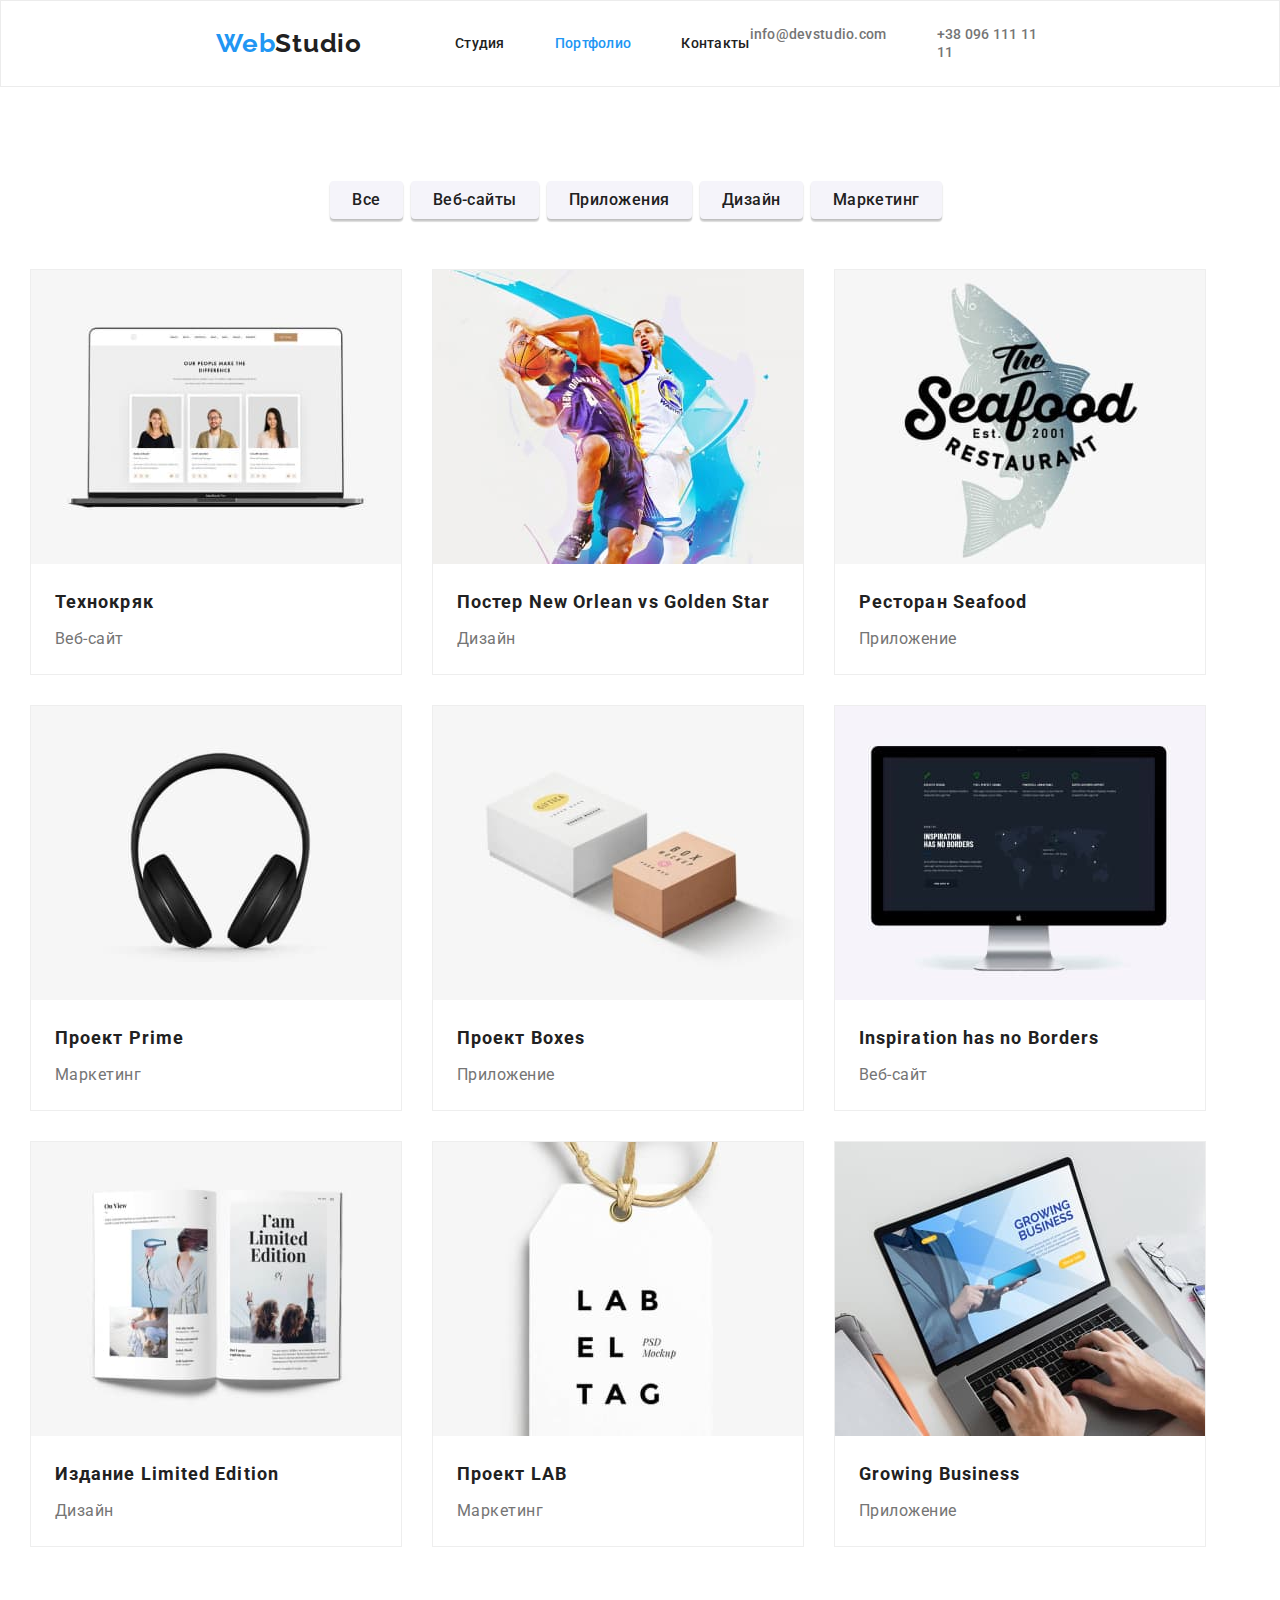
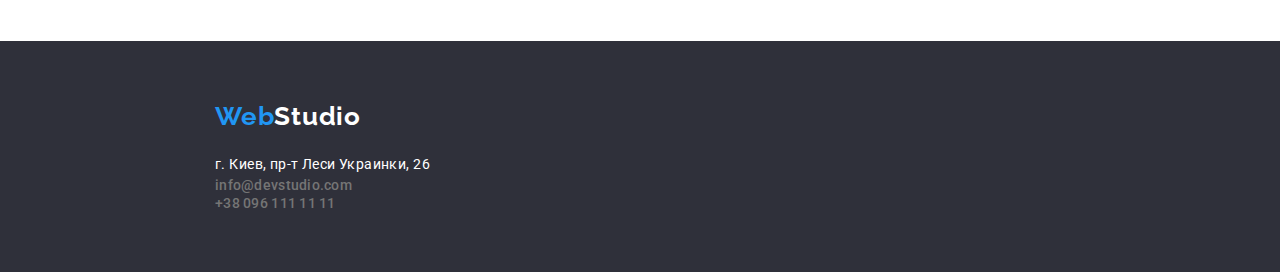
==== portfolio.html @ 06b4a647 "Initial commit" ====
<!DOCTYPE html>
<html lang="ru">

<head>
  <meta charset="UTF-8">
  <meta http-equiv="X-UA-Compatible" content="IE=edge">
  <meta name="viewport" content="width=device-width, initial-scale=1.0">
  <link rel="preconnect" href="https://fonts.gstatic.com">
  <link href="https://fonts.googleapis.com/css2?family=Raleway:wght@700&family=Roboto:wght@400;500;700;900&display=swap"
    rel="stylesheet">
  <link rel="stylesheet" href="styles.css">
  <title>portfolio</title>
</head>

<body>
  <header class="header">
    <a href="" class="title">Web<span class="title-color">Studio</span></a>
    <nav>
      <ul class="header-list">
        <li>
          <a class="links" href="./index.html">Студия</a>
        </li>
        <li>
          <a class="links-highlighted" href="./portfolio.html">Портфолио</a>
        </li>
        <li>
          <a class="links" href="#">Контакты</a>
        </li>
      </ul>
    </nav>
    <ul class="header-contacts">
      <li>
        <a class="mail" href="mailto:info@devstudio.com">info@devstudio.com</a>
      </li>
      <li>
        <a class="tel" href="tel:+380961111111">+38 096 111 11 11</a>
      </li>
    </ul>
  </header>
  <main>
    <section>
      <div class="container">
      <nav>
        <ul class="buttons">
          <li><button type="button" class="button button-main">Все</button></li>
          <li><button type="button" class="button">Веб-сайты</button></li>
          <li><button type="button" class="button">Приложения</button></li>
          <li><button type="button" class="button">Дизайн</button></li>
          <li><button type="button" class="button">Маркетинг</button></li>
        </ul>
      </nav>
    </div>
      <ul class="products">
        <li class="products__list">
          <img width="370" src="./images-portfolio/img-laptop.jpg" alt="laptop-website">
          <h3 class="products__name">Технокряк</h3>
          <p class="products__function">Веб-сайт</p>
        </li>
        <li class="products__list">
          <img width="370" src="./images-portfolio/img-basketball.jpg" alt="basketball-game">
          <h3 class="products__name">Постер New Orlean vs Golden Star</h3>
          <p class="products__function">Дизайн</p>
        </li>
        <li class="products__list">
          <img width="370" src="./images-portfolio/img-seafood.jpg" alt="restaurant-seafood">
          <h3 class="products__name">Ресторан Seafood</h3>
          <p class="products__function">Приложение</p>
        </li>
        <li class="products__list">
          <img width="370" src="./images-portfolio/img-headphones.jpg" alt="headphones">
          <h3 class="products__name">Проект Prime</h3>
          <p class="products__function">Маркетинг</p>
        </li>
        <li class="products__list">
          <img width="370" src="./images-portfolio/img-boxes.jpg" alt="boxes">
          <h3 class="products__name">Проект Boxes</h3>
          <p class="products__function">Приложение</p>
        </li>
        <li class="products__list">
          <img width="370" src="./images-portfolio/img-monitor.jpg" alt="monitor-website">
          <h3 class="products__name">Inspiration has no Borders</h3>
          <p class="products__function">Веб-сайт</p>
        </li>
        <li class="products__list">
          <img width="370" src="./images-portfolio/img-book.jpg" alt="book-design">
          <h3 class="products__name">Издание Limited Edition</h3>
          <p class="products__function">Дизайн</p>
        </li>
        <li class="products__list">
          <img width="370" src="./images-portfolio/img-tag.jpg" alt="tag-marketing">
          <h3 class="products__name">Проект LAB</h3>
          <p class="products__function">Маркетинг</p>
        </li>
        <li class="products__list">
          <img width="370" src="./images-portfolio/img-laptop-work.jpg" alt="laptop-work-growing-business">
          <h3 class="products__name">Growing Business</h3>
          <p class="products__function">Приложение</p>
        </li>
      </ul>
    </section>
  </main>
  <footer class="footer-pf">
    <a href="" class="title">Web<span class="title-footer">Studio</span></a>
    <address class="address">г. Киев, пр-т Леси Украинки, 26</address>
    <ul>
      <li>
        <a class="mail" href="mailto:info@devstudio.com">info@devstudio.com</a>
      </li>
      <li>
        <a class="tel" href="tel:+380961111111">+38 096 111 11 11</a>
      </li>
    </ul>
  </footer>

</body>

</html>
---- styles.css ----
html {
  box-sizing: border-box;
}

*,
*::after,
*::before {
  box-sizing: inherit;
}

ul,
ol {
  padding: 0;
}

body,
h1,
h2,
h3,
h4,
h5,
h6,
p,
ul,
ol,
li,
figure,
figcaption,
blockquote,
dl,
dd {
  margin: 0;
}

ul[class] {
  list-style: none;
}

img {
  max-width: 100%;
  display: block;
}

input,
button,
textarea,
select {
  font: inherit;
}

a {
  text-decoration: none;
  color: inherit;
}

.visually-hidden {
  position: absolute;
  width: 1px;
  height: 0;
  margin: -1px;
  border: 0;
  padding: 0;
  clip: rect(0 0 0 0);
}

.container {
  max-width: 1200px;
  padding: 0 15px;
  margin: 0 auto;
}

.header {
  display: flex;
  padding: 24px 215px 25px 215px;
  align-items: center;
  border: 1px solid #ECECEC;
}

.title {
  font-family: Raleway;
  font-style: normal;
  font-weight: bold;
  font-size: 26px;
  line-height: 31px;
  /* identical to box height */

  letter-spacing: 0.03em;
  color: #2196F3;

}

.title-color {
  font-family: Raleway;
  font-style: normal;
  font-weight: bold;
  font-size: 26px;
  line-height: 31px;
  /* identical to box height */

  letter-spacing: 0.03em;

  color: #212121;
  margin-right: 93px;
}

.title-footer {
  font-family: Raleway;
  font-style: normal;
  font-weight: bold;
  font-size: 26px;
  line-height: 31px;
  /* identical to box height */

  letter-spacing: 0.03em;

  color: #FFFFFF
}

a {
  text-decoration: none;
}

ul {
  list-style: none;
}

.links {
  font-family: Roboto;
  font-style: normal;
  font-weight: 500;
  font-size: 14px;
  line-height: 16px;
  letter-spacing: 0.02em;
  transition: color 0.2s linear;
  color: #212121;

}

.links:hover {
  color: #2196F3;
}

.links-highlighted {
  font-family: Roboto;
  font-style: normal;
  font-weight: 500;
  font-size: 14px;
  line-height: 16px;
  letter-spacing: 0.02em;

  color: #2196F3;
}

.mail,
.tel {
  font-family: Roboto;
  font-style: normal;
  font-weight: 500;
  font-size: 14px;
  line-height: 16px;
  letter-spacing: 0.02em;

  color: #757575;
  transition: color 0.2s linear;
}

.mail {
  margin-right: 50px;
}

.tel {
  margin-right: 215px;
}

.mail:hover,
.tel:hover {
  color: #2196F3;

}

.intro {
  background: #2F303A;
  width: 100%;
  display: flex;
  align-items: center;
  flex-direction: column;
}

.intro__title {
  font-family: Roboto;
  font-style: normal;
  font-weight: 900;
  font-size: 44px;
  line-height: 60px;
  /* or 136% */
  text-align: center;
  letter-spacing: 0.06em;
  text-transform: uppercase;
  padding: 200px 0 30px;
  color: #FFFFFF;
  max-width: 696px;
}

.intro__button {
  display: block;
  font-family: Roboto;
  font-style: normal;
  font-weight: bold;
  font-size: 16px;
  line-height: 30px;
  letter-spacing: 0.06em;
  background: #2196F3;
  box-shadow: 0px 4px 4px rgba(0, 0, 0, 0.15);
  border-radius: 4px;
  color: #FFFFFF;
  padding: 10px 32px;
  margin: 0 auto 200px;
}

.benefits {
  display: flex;
  justify-content: space-between;
}

.benefits__title {
  font-family: Roboto;
  font-style: normal;
  font-weight: bold;
  font-size: 14px;
  line-height: 16px;
  letter-spacing: 0.03em;
  text-transform: uppercase;
  width: 270px;
  height: 16px;
  color: #212121;
  margin-bottom: 10px;
  margin-top: 94px;  
}

.benefits__description {
  font-family: Roboto;
  font-style: normal;
  font-weight: normal;
  font-size: 14px;
  line-height: 24px;
  /* or 171% */
  width: 270px;
  height: 75px;
  letter-spacing: 0.03em;

  color: #757575;
}

.product-title {
  font-family: Roboto;
  font-style: normal;
  font-weight: bold;
  font-size: 36px;
  line-height: 42px;
  text-align: center;
  letter-spacing: 0.03em;
  color: #212121;

}
.product {
  margin: 94px 215px;
}

.product-img {
  display: flex;
  margin: 50px auto 0;
}
.product-img li {
  margin-right: 30px;
}
.product-img li:last-child {
  margin-right: 0;
}
.team__block {
  background: #F5F4FA;
  padding: 94px 215px;
}

.team {
  font-family: Roboto;
  font-style: normal;
  font-weight: bold;
  font-size: 36px;
  line-height: 42px;
  text-align: center;
  letter-spacing: 0.03em;

  color: #212121;
}

.team__list {
  display: flex;
}

.team__list-item {
  background: #FFFFFF;
  /* material shadow v1 */
  margin-top: 50px;
  margin-right: 30px;
  box-shadow: 0px 1px 3px rgba(0, 0, 0, 0.12), 0px 1px 1px rgba(0, 0, 0, 0.14), 0px 2px 1px rgba(0, 0, 0, 0.2);
  border-radius: 0px 0px 4px 4px;

}
.team__list-item:last-child{
  margin: 0;
}

.team__list-name {
  font-family: Roboto;
  font-style: normal;
  font-weight: 500;
  font-size: 16px;
  line-height: 19px;
  /* identical to box height */
  padding: 30px 0 10px;
  text-align: center;
  letter-spacing: 0.03em;

  color: #212121;

}

.team__list-function {
  font-family: Roboto;
  font-style: normal;
  font-weight: normal;
  font-size: 16px;
  line-height: 19px;
  /* identical to box height */
  text-align: center;
  letter-spacing: 0.03em;
  padding-bottom: 30px;
  color: #757575;
}

.footer {
  background: #2F303A;
  padding-top: 60px;
  padding-bottom: 60px;
  padding-left: 215px;
}
.footer-pf {
  background: #2F303A;
  padding-top: 60px;
  padding-bottom: 60px;
  padding-left: 215px;
  margin-top: 64px; 
}
.footer-contacts li{
  margin-top: 9px;
}

.address {
  font-family: Roboto;
  font-style: normal;
  font-weight: normal;
  font-size: 14px;
  line-height: 24px;
  /* or 171% */
margin-top: 20px;;
  letter-spacing: 0.03em;

  color: #FFFFFF;
}

.products {
  display: flex;
  flex-flow: wrap;
  max-width: 1250px;
  padding: 0 15px;
  margin: 0 auto;
}

.products__list {
  background: #FFFFFF;
  border: 1px solid #EEEEEE;
  box-sizing: border-box;
  margin: 0px 30px 30px 0px;
}


.products__name {
  font-family: Roboto;
  font-style: normal;
  font-weight: bold;
  font-size: 18px;
  line-height: 36px;
  /* identical to box height, or 200% */
  padding: 20px 24px 4px 24px;
  letter-spacing: 0.06em;

  color: #212121;
}

.products__function {

  font-family: Roboto;
  font-style: normal;
  font-weight: normal;
  font-size: 16px;
  line-height: 30px;
  /* identical to box height, or 187% */
  padding-right: 24px;
  padding-left: 24px;
  padding-bottom: 20px;
  letter-spacing: 0.03em;

  color: #757575;

}

.button {

  display: inline-block;
  font-family: Roboto;
  font-style: normal;
  font-weight: 500;
  font-size: 16px;
  line-height: 26px;
  /* identical to box height, or 162% */
  padding: 6px 22px;
  margin: 94px 8px 50px 0px;
  text-align: center;
  letter-spacing: 0.03em;
  border: none;
  color: #212121;
  background: #F5F4FA;
  border-radius: 4px;
  box-shadow: 0px 3px 1px rgba(0, 0, 0, 0.1), 0px 1px 2px rgba(0, 0, 0, 0.08), 0px 2px 2px rgba(0, 0, 0, 0.12);

}

.button:hover{
  color: #FFFFFF;
  background: #2196F3;
}
.button:focus {
  color: #FFFFFF;
  background: #2196F3;
  /* shadow-middle */

  box-shadow: 0px 3px 1px rgba(0, 0, 0, 0.1), 0px 1px 2px rgba(0, 0, 0, 0.08), 0px 2px 2px rgba(0, 0, 0, 0.12);
  border-radius: 4px;
} 


.buttons {
  display: flex;
  justify-content: center;
}

.header-list {
  display: flex;
  text-align: center;
}

.header-list li {
  margin-right: 50px;
}
.header-list li:last-child {
  margin-right: 0;
}

.header-contacts {
  display: flex;
  margin-left: auto;
}
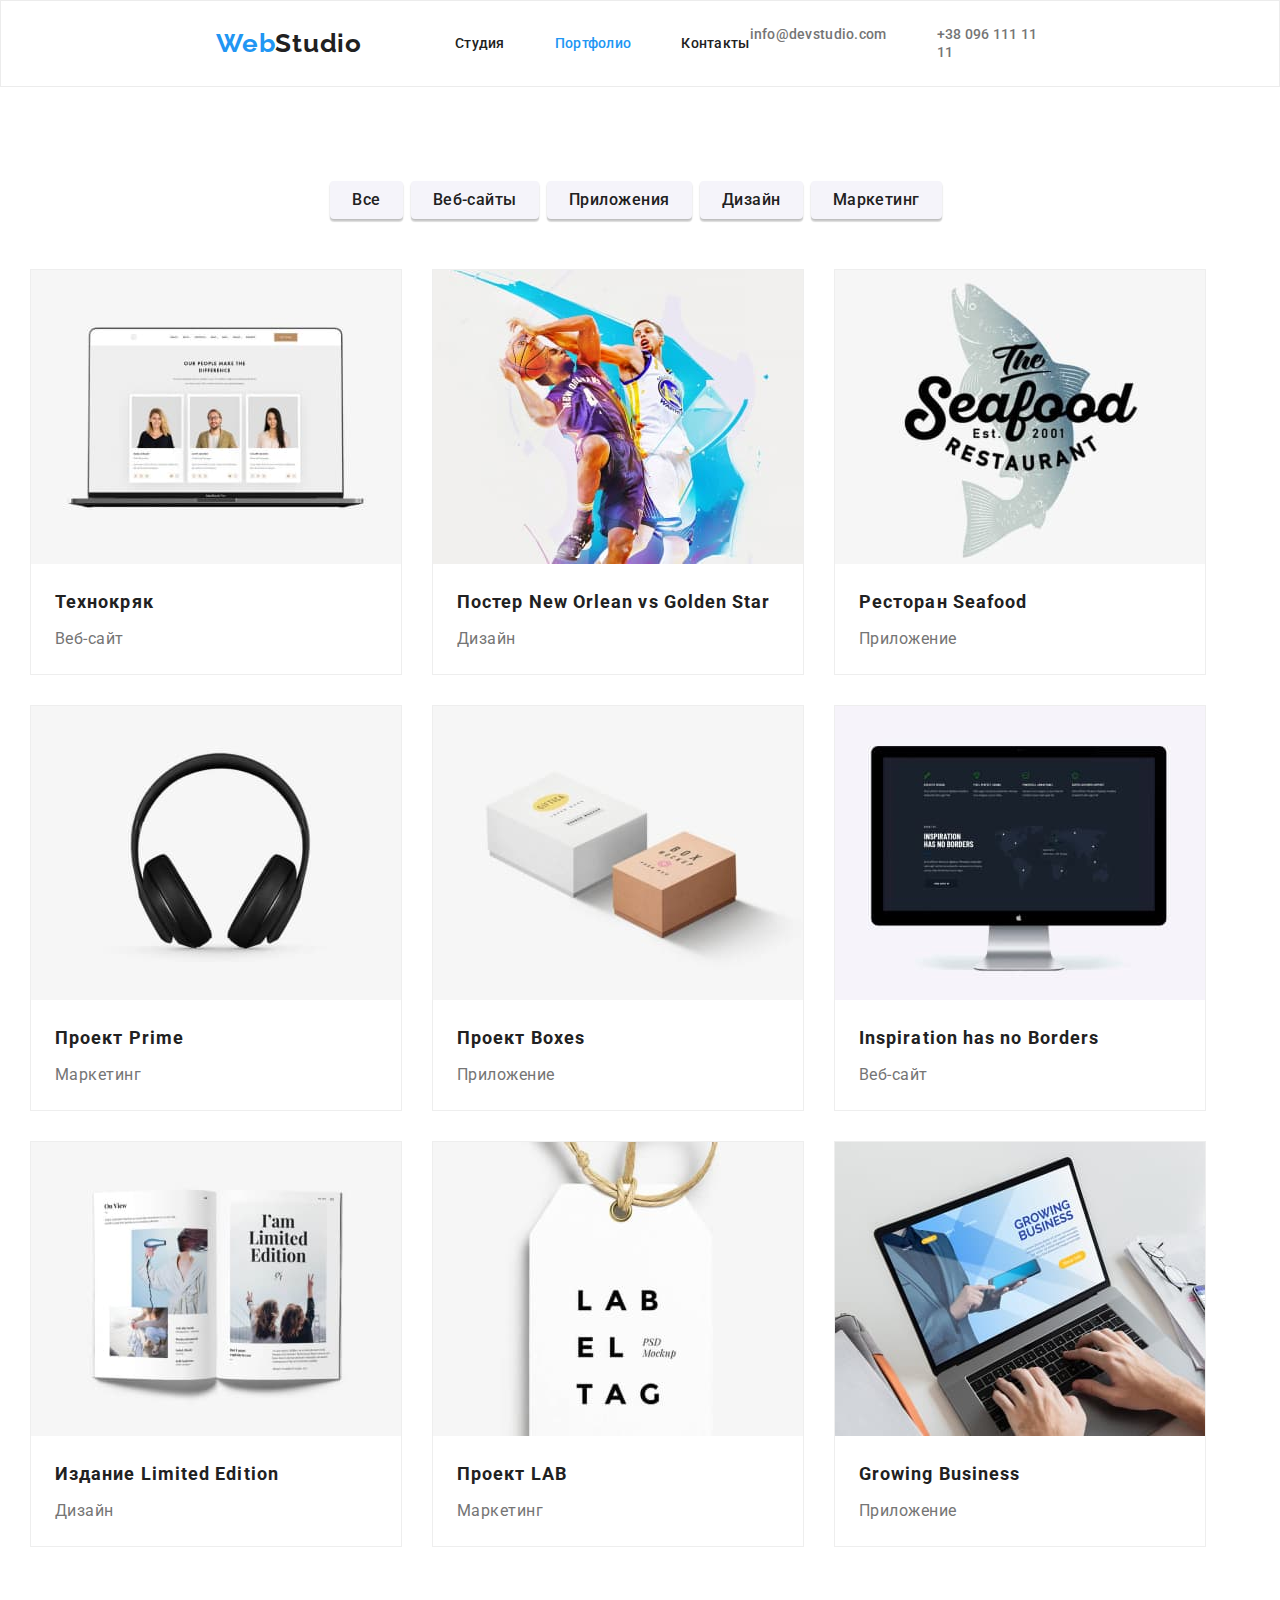
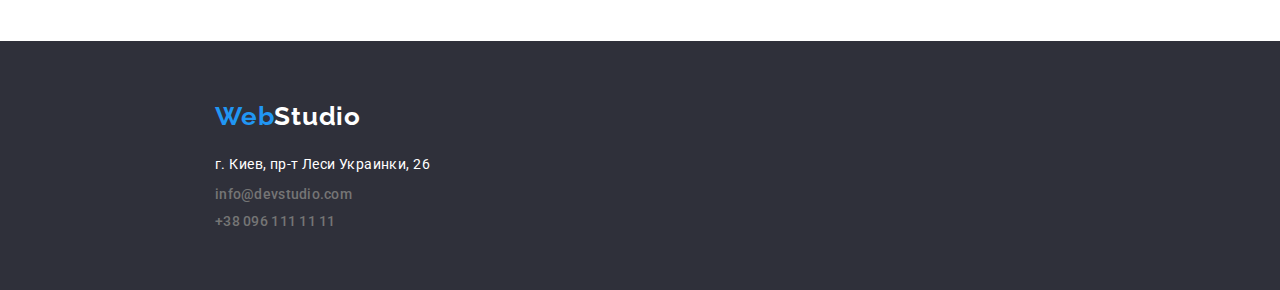
==== commit 5620f540: "Update portfolio.html" ====
--- a/portfolio.html
+++ b/portfolio.html
@@ -102,7 +102,7 @@
   <footer class="footer-pf">
     <a href="" class="title">Web<span class="title-footer">Studio</span></a>
     <address class="address">г. Киев, пр-т Леси Украинки, 26</address>
-    <ul>
+    <ul class="footer-contacts">
       <li>
         <a class="mail" href="mailto:info@devstudio.com">info@devstudio.com</a>
       </li>
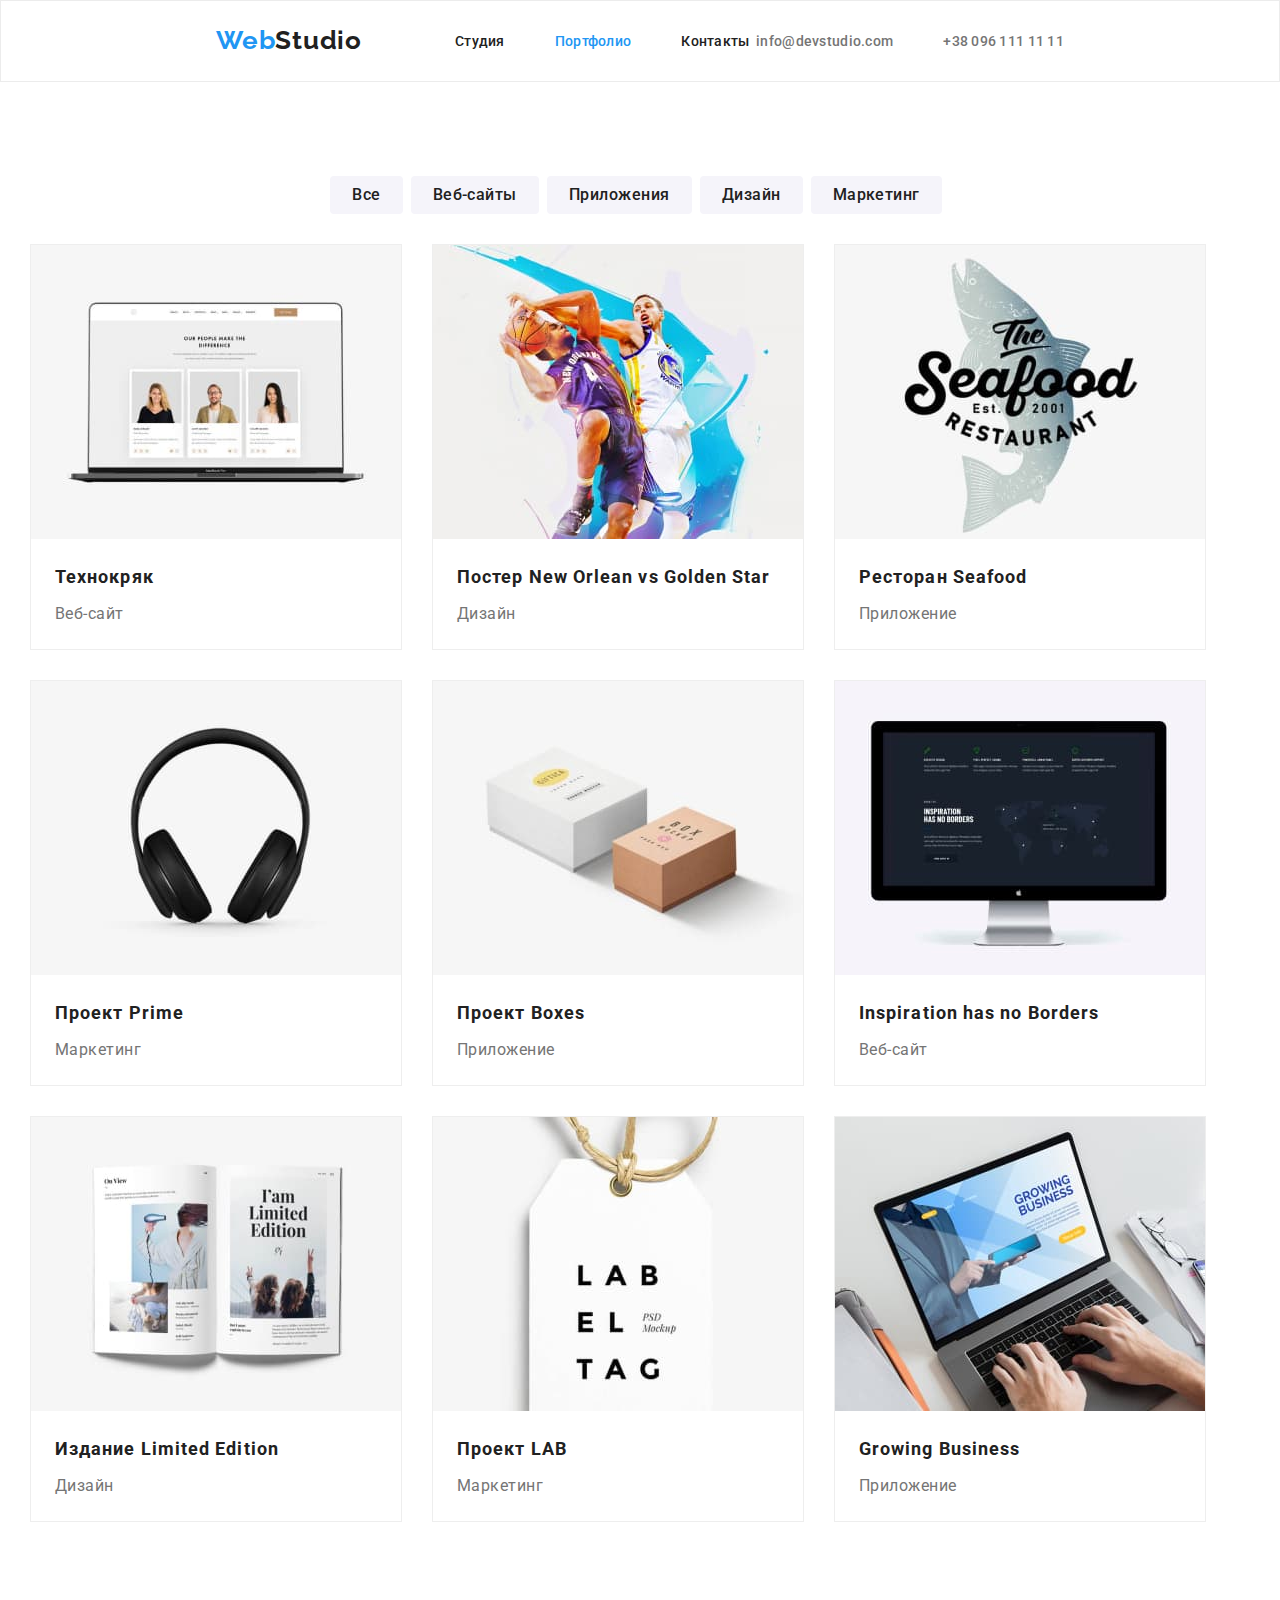
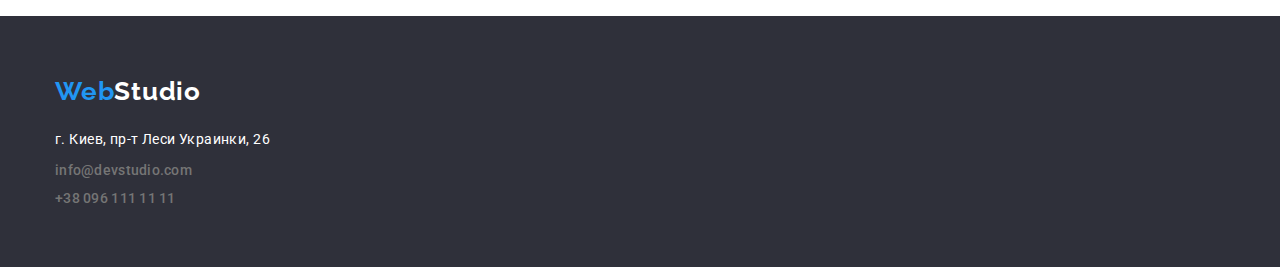
==== commit 05e76aed: "hw03" ====
--- a/portfolio.html
+++ b/portfolio.html
@@ -1,5 +1,5 @@
 <!DOCTYPE html>
-<html lang="ru">
+<html lang="en">
 
 <head>
   <meta charset="UTF-8">
@@ -38,18 +38,18 @@
     </ul>
   </header>
   <main>
-    <section>
+    <section class="main-pf">
       <div class="container">
-      <nav>
-        <ul class="buttons">
-          <li><button type="button" class="button button-main">Все</button></li>
-          <li><button type="button" class="button">Веб-сайты</button></li>
-          <li><button type="button" class="button">Приложения</button></li>
-          <li><button type="button" class="button">Дизайн</button></li>
-          <li><button type="button" class="button">Маркетинг</button></li>
-        </ul>
-      </nav>
-    </div>
+        <nav>
+          <ul class="buttons">
+            <li><button type="button" class="button button-main">Все</button></li>
+            <li><button type="button" class="button">Веб-сайты</button></li>
+            <li><button type="button" class="button">Приложения</button></li>
+            <li><button type="button" class="button">Дизайн</button></li>
+            <li><button type="button" class="button">Маркетинг</button></li>
+          </ul>
+        </nav>
+      </div>
       <ul class="products">
         <li class="products__list">
           <img width="370" src="./images-portfolio/img-laptop.jpg" alt="laptop-website">
@@ -100,16 +100,18 @@
     </section>
   </main>
   <footer class="footer-pf">
-    <a href="" class="title">Web<span class="title-footer">Studio</span></a>
-    <address class="address">г. Киев, пр-т Леси Украинки, 26</address>
-    <ul class="footer-contacts">
-      <li>
-        <a class="mail" href="mailto:info@devstudio.com">info@devstudio.com</a>
-      </li>
-      <li>
-        <a class="tel" href="tel:+380961111111">+38 096 111 11 11</a>
-      </li>
-    </ul>
+    <div class="container">
+      <a href="" class="title">Web<span class="title-footer">Studio</span></a>
+      <address class="address">г. Киев, пр-т Леси Украинки, 26</address>
+      <ul class="footer-contacts">
+        <li>
+          <a class="mail" href="mailto:info@devstudio.com">info@devstudio.com</a>
+        </li>
+        <li>
+          <a class="tel" href="tel:+380961111111">+38 096 111 11 11</a>
+        </li>
+      </ul>
+    </div>
   </footer>
 
 </body>
--- a/styles.css
+++ b/styles.css
@@ -13,7 +13,6 @@
   padding: 0;
 }
 
-body,
 h1,
 h2,
 h3,
@@ -31,6 +30,10 @@
 dd {
   margin: 0;
 }
+body{
+  margin: 0;
+  font-family: Roboto;
+}
 
 ul[class] {
   list-style: none;
@@ -53,14 +56,12 @@
   color: inherit;
 }
 
-.visually-hidden {
+.visualy-hidden {
   position: absolute;
+  clip: rect(0 0 0 0);
   width: 1px;
-  height: 0;
+  height: 1px;
   margin: -1px;
-  border: 0;
-  padding: 0;
-  clip: rect(0 0 0 0);
 }
 
 .container {
@@ -86,7 +87,7 @@
 
   letter-spacing: 0.03em;
   color: #2196F3;
-
+  margin-right: 93px;
 }
 
 .title-color {
@@ -100,7 +101,7 @@
   letter-spacing: 0.03em;
 
   color: #212121;
-  margin-right: 93px;
+  
 }
 
 .title-footer {
@@ -164,26 +165,21 @@
   transition: color 0.2s linear;
 }
 
-.mail {
-  margin-right: 50px;
-}
-
-.tel {
-  margin-right: 215px;
-}
+
 
 .mail:hover,
 .tel:hover {
   color: #2196F3;
 
 }
+.header-contacts li:not(:last-child) {
+  margin-right: 50px;
+}
 
 .intro {
   background: #2F303A;
-  width: 100%;
-  display: flex;
-  align-items: center;
-  flex-direction: column;
+  text-align: center;
+  padding: 200px 0 30px;
 }
 
 .intro__title {
@@ -196,13 +192,12 @@
   text-align: center;
   letter-spacing: 0.06em;
   text-transform: uppercase;
-  padding: 200px 0 30px;
+  margin: 0 auto 30px;
   color: #FFFFFF;
   max-width: 696px;
 }
 
 .intro__button {
-  display: block;
   font-family: Roboto;
   font-style: normal;
   font-weight: bold;
@@ -215,9 +210,13 @@
   color: #FFFFFF;
   padding: 10px 32px;
   margin: 0 auto 200px;
-}
-
+  outline: none;
+  border: none;
+}
 .benefits {
+  padding-top: 94px;
+}
+.benefits__list {
   display: flex;
   justify-content: space-between;
 }
@@ -230,11 +229,9 @@
   line-height: 16px;
   letter-spacing: 0.03em;
   text-transform: uppercase;
-  width: 270px;
-  height: 16px;
   color: #212121;
   margin-bottom: 10px;
-  margin-top: 94px;  
+   
 }
 
 .benefits__description {
@@ -278,7 +275,8 @@
 }
 .team__block {
   background: #F5F4FA;
-  padding: 94px 215px;
+  padding-top: 94px;
+  padding-bottom: 94px;
 }
 
 .team {
@@ -306,9 +304,11 @@
   border-radius: 0px 0px 4px 4px;
 
 }
-.team__list-item:last-child{
-  margin: 0;
-}
+.team__list-div {
+  padding: 30px 0;
+}
+
+
 
 .team__list-name {
   font-family: Roboto;
@@ -317,7 +317,7 @@
   font-size: 16px;
   line-height: 19px;
   /* identical to box height */
-  padding: 30px 0 10px;
+  margin-bottom: 10px;
   text-align: center;
   letter-spacing: 0.03em;
 
@@ -334,7 +334,6 @@
   /* identical to box height */
   text-align: center;
   letter-spacing: 0.03em;
-  padding-bottom: 30px;
   color: #757575;
 }
 
@@ -342,14 +341,12 @@
   background: #2F303A;
   padding-top: 60px;
   padding-bottom: 60px;
-  padding-left: 215px;
 }
 .footer-pf {
   background: #2F303A;
   padding-top: 60px;
   padding-bottom: 60px;
-  padding-left: 215px;
-  margin-top: 64px; 
+  margin-top: 94px; 
 }
 .footer-contacts li{
   margin-top: 9px;
@@ -366,6 +363,9 @@
   letter-spacing: 0.03em;
 
   color: #FFFFFF;
+}
+.main-pf {
+  padding-top: 94px;
 }
 
 .products {
@@ -379,10 +379,8 @@
 .products__list {
   background: #FFFFFF;
   border: 1px solid #EEEEEE;
-  box-sizing: border-box;
-  margin: 0px 30px 30px 0px;
-}
-
+  margin: 30px 30px 0px 0px;
+}
 
 .products__name {
   font-family: Roboto;
@@ -422,18 +420,17 @@
   font-weight: 500;
   font-size: 16px;
   line-height: 26px;
-  /* identical to box height, or 162% */
   padding: 6px 22px;
-  margin: 94px 8px 50px 0px;
+  margin-right: 8px;
   text-align: center;
   letter-spacing: 0.03em;
   border: none;
   color: #212121;
   background: #F5F4FA;
   border-radius: 4px;
-  box-shadow: 0px 3px 1px rgba(0, 0, 0, 0.1), 0px 1px 2px rgba(0, 0, 0, 0.08), 0px 2px 2px rgba(0, 0, 0, 0.12);
-
-}
+
+}
+
 
 .button:hover{
   color: #FFFFFF;
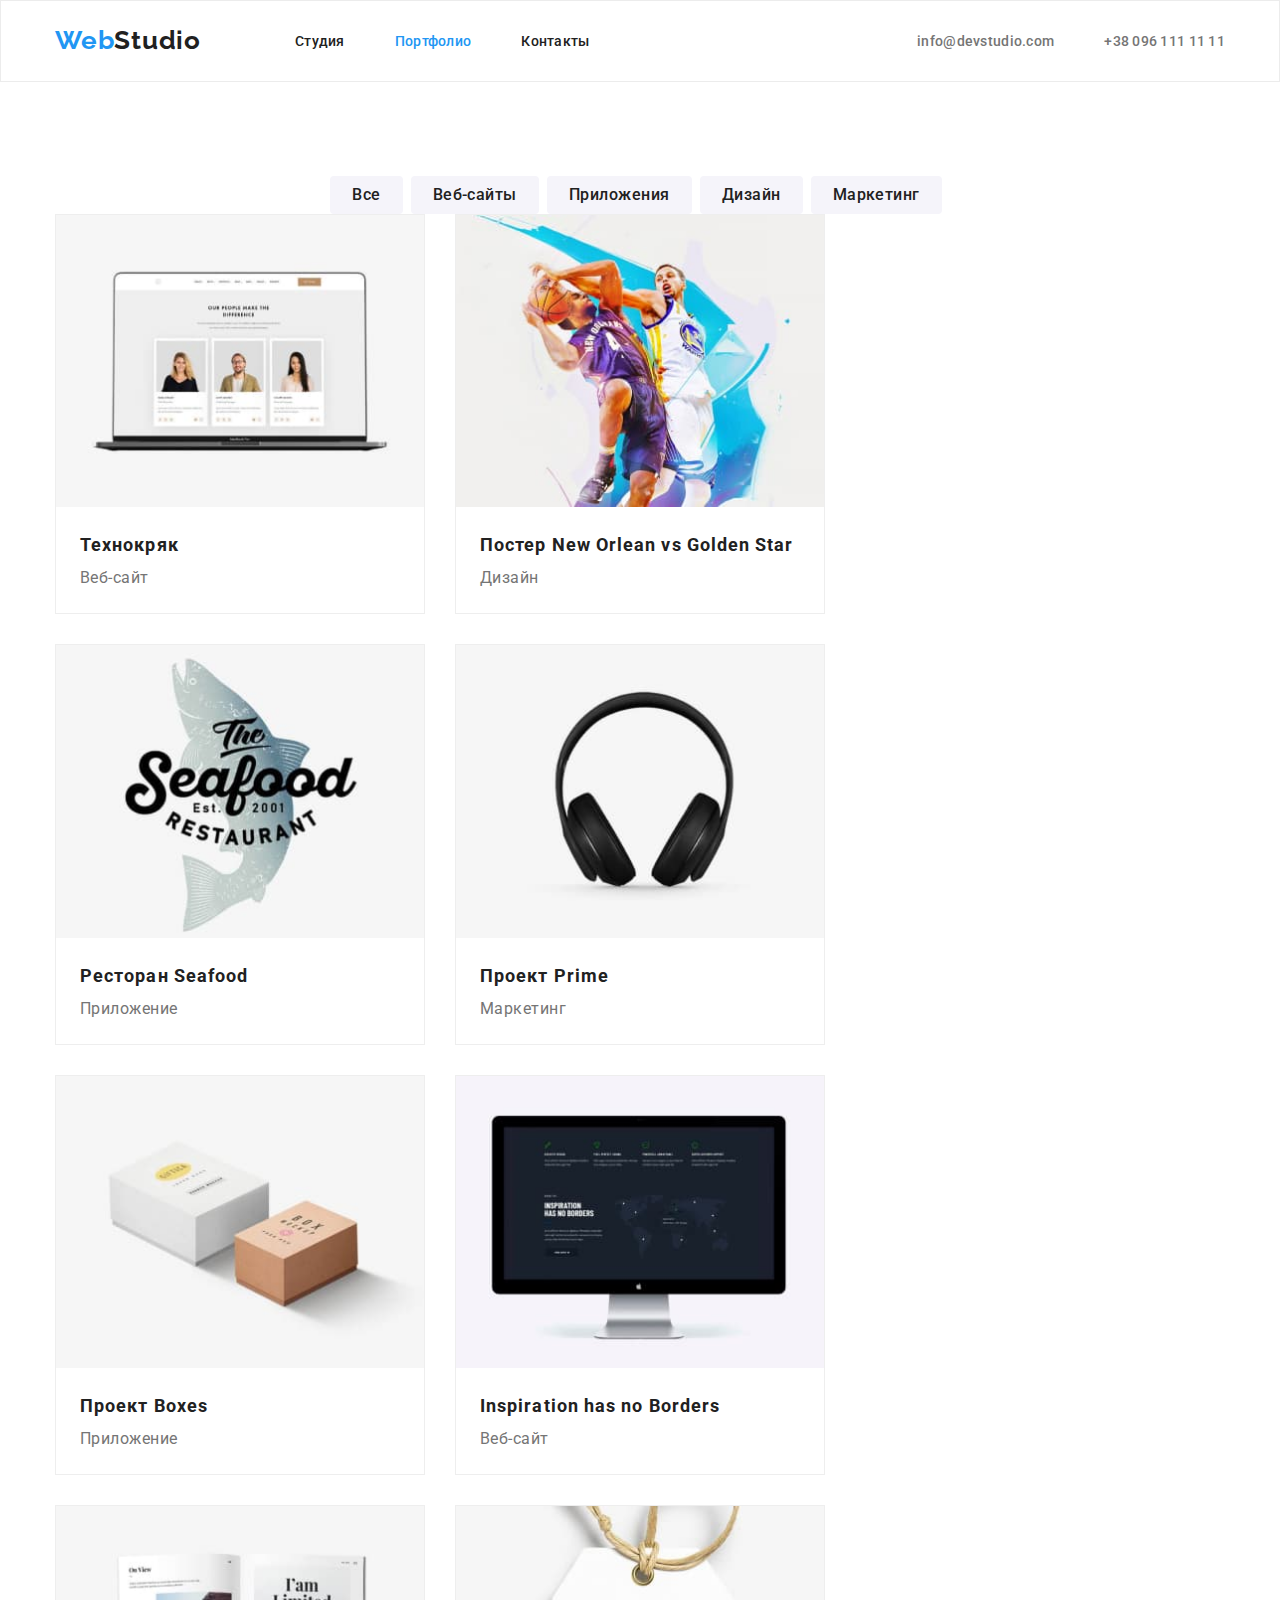
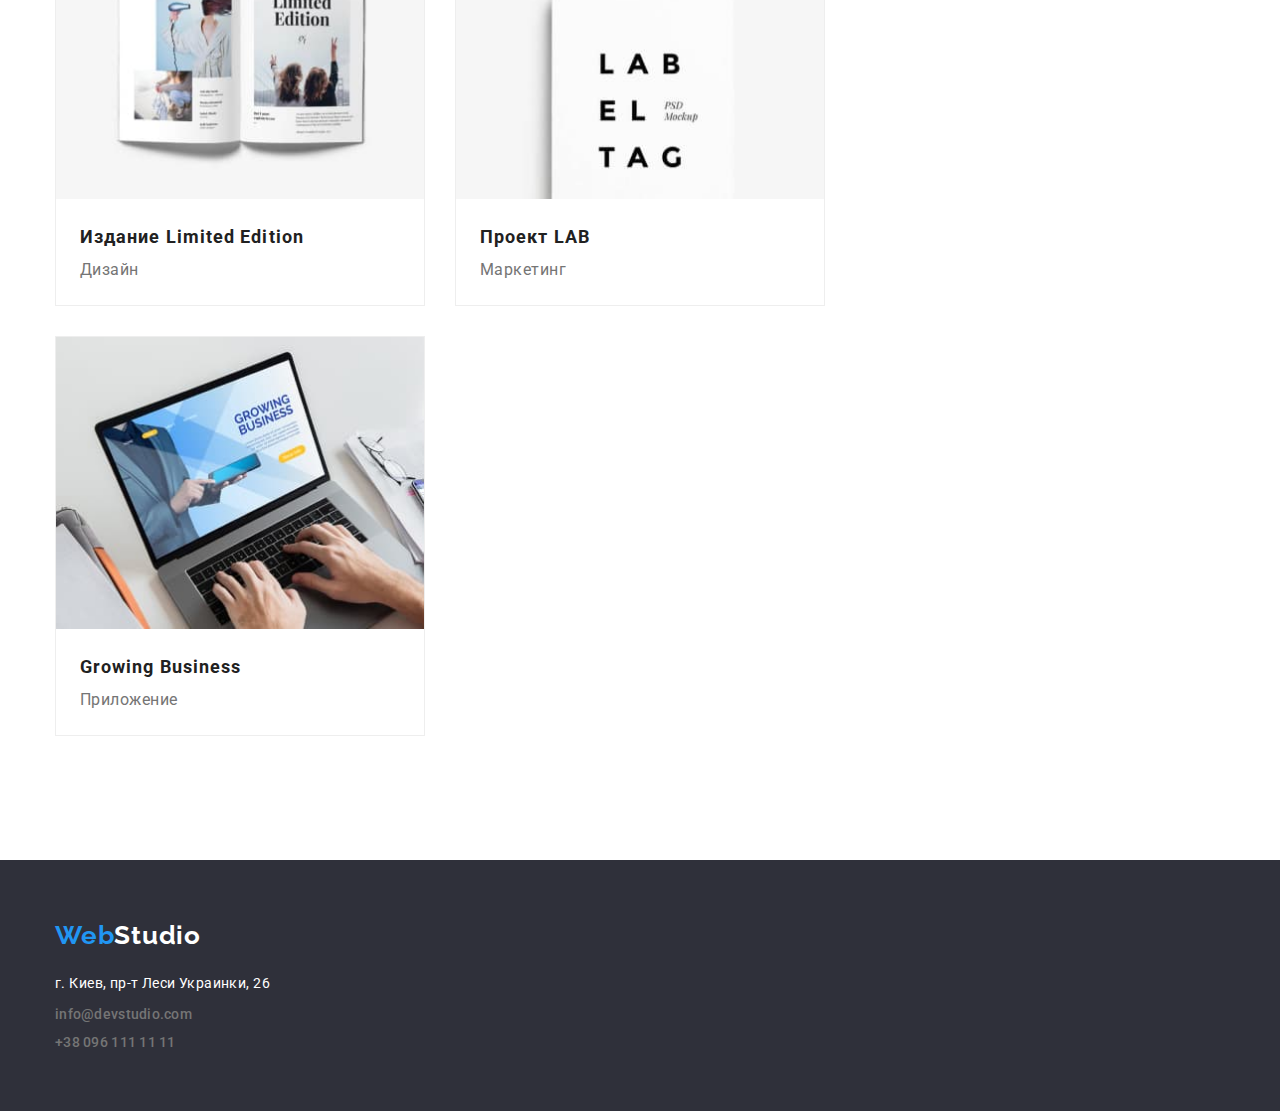
==== commit d6344ac9: "hw-03" ====
--- a/portfolio.html
+++ b/portfolio.html
@@ -14,32 +14,37 @@
 
 <body>
   <header class="header">
-    <a href="" class="title">Web<span class="title-color">Studio</span></a>
-    <nav>
-      <ul class="header-list">
-        <li>
-          <a class="links" href="./index.html">Студия</a>
-        </li>
-        <li>
-          <a class="links-highlighted" href="./portfolio.html">Портфолио</a>
-        </li>
-        <li>
-          <a class="links" href="#">Контакты</a>
-        </li>
-      </ul>
-    </nav>
-    <ul class="header-contacts">
-      <li>
-        <a class="mail" href="mailto:info@devstudio.com">info@devstudio.com</a>
-      </li>
-      <li>
-        <a class="tel" href="tel:+380961111111">+38 096 111 11 11</a>
-      </li>
-    </ul>
+    <div class="container">
+      <div class="header-flex">
+        <a href="" class="title">Web<span class="title-color">Studio</span></a>
+        <nav>
+          <ul class="header-list">
+            <li>
+              <a class="links" href="./index.html">Студия</a>
+            </li>
+            <li>
+              <a class="links-highlighted" href="./portfolio.html">Портфолио</a>
+            </li>
+            <li>
+              <a class="links" href="#">Контакты</a>
+            </li>
+          </ul>
+        </nav>
+        <ul class="header-contacts">
+          <li>
+            <a class="mail" href="mailto:info@devstudio.com">info@devstudio.com</a>
+          </li>
+          <li>
+            <a class="tel" href="tel:+380961111111">+38 096 111 11 11</a>
+          </li>
+        </ul>
+      </div>
+    </div>
   </header>
   <main>
     <section class="main-pf">
       <div class="container">
+        <h2 class="visualy-hidden">особенности</h2>
         <nav>
           <ul class="buttons">
             <li><button type="button" class="button button-main">Все</button></li>
@@ -49,54 +54,73 @@
             <li><button type="button" class="button">Маркетинг</button></li>
           </ul>
         </nav>
+        <h2 class="visualy-hidden">особенности</h2>
+        <ul class="products">
+          <li class="products__list">
+            <img width="370" src="./images-portfolio/img-laptop.jpg" alt="laptop-website">
+            <div class="products-items">
+              <h3 class="products__name">Технокряк</h3>
+              <p class="products__function">Веб-сайт</p>
+            </div>
+          </li>
+          <li class="products__list">
+            <img width="370" src="./images-portfolio/img-basketball.jpg" alt="basketball-game">
+            <div class="products-items">
+              <h3 class="products__name">Постер New Orlean vs Golden Star</h3>
+              <p class="products__function">Дизайн</p>
+            </div>
+          </li>
+          <li class="products__list">
+            <img width="370" src="./images-portfolio/img-seafood.jpg" alt="restaurant-seafood">
+            <div class="products-items">
+              <h3 class="products__name">Ресторан Seafood</h3>
+              <p class="products__function">Приложение</p>
+            </div>
+          </li>
+          <li class="products__list">
+            <img width="370" src="./images-portfolio/img-headphones.jpg" alt="headphones">
+            <div class="products-items">
+              <h3 class="products__name">Проект Prime</h3>
+              <p class="products__function">Маркетинг</p>
+            </div>
+          </li>
+          <li class="products__list">
+            <img width="370" src="./images-portfolio/img-boxes.jpg" alt="boxes">
+            <div class="products-items">
+              <h3 class="products__name">Проект Boxes</h3>
+              <p class="products__function">Приложение</p>
+
+          </li>
+          <li class="products__list">
+            <img width="370" src="./images-portfolio/img-monitor.jpg" alt="monitor-website">
+            <div class="products-items">
+              <h3 class="products__name">Inspiration has no Borders</h3>
+              <p class="products__function">Веб-сайт</p>
+            </div>
+          </li>
+          <li class="products__list">
+            <img width="370" src="./images-portfolio/img-book.jpg" alt="book-design">
+            <div class="products-items">
+              <h3 class="products__name">Издание Limited Edition</h3>
+              <p class="products__function">Дизайн</p>
+            </div>
+          </li>
+          <li class="products__list">
+            <img width="370" src="./images-portfolio/img-tag.jpg" alt="tag-marketing">
+            <div class="products-items">
+              <h3 class="products__name">Проект LAB</h3>
+              <p class="products__function">Маркетинг</p>
+            </div>
+          </li>
+          <li class="products__list">
+            <img width="370" src="./images-portfolio/img-laptop-work.jpg" alt="laptop-work-growing-business">
+            <div class="products-items">
+              <h3 class="products__name">Growing Business</h3>
+              <p class="products__function">Приложение</p>
+            </div>
+          </li>
+        </ul>
       </div>
-      <ul class="products">
-        <li class="products__list">
-          <img width="370" src="./images-portfolio/img-laptop.jpg" alt="laptop-website">
-          <h3 class="products__name">Технокряк</h3>
-          <p class="products__function">Веб-сайт</p>
-        </li>
-        <li class="products__list">
-          <img width="370" src="./images-portfolio/img-basketball.jpg" alt="basketball-game">
-          <h3 class="products__name">Постер New Orlean vs Golden Star</h3>
-          <p class="products__function">Дизайн</p>
-        </li>
-        <li class="products__list">
-          <img width="370" src="./images-portfolio/img-seafood.jpg" alt="restaurant-seafood">
-          <h3 class="products__name">Ресторан Seafood</h3>
-          <p class="products__function">Приложение</p>
-        </li>
-        <li class="products__list">
-          <img width="370" src="./images-portfolio/img-headphones.jpg" alt="headphones">
-          <h3 class="products__name">Проект Prime</h3>
-          <p class="products__function">Маркетинг</p>
-        </li>
-        <li class="products__list">
-          <img width="370" src="./images-portfolio/img-boxes.jpg" alt="boxes">
-          <h3 class="products__name">Проект Boxes</h3>
-          <p class="products__function">Приложение</p>
-        </li>
-        <li class="products__list">
-          <img width="370" src="./images-portfolio/img-monitor.jpg" alt="monitor-website">
-          <h3 class="products__name">Inspiration has no Borders</h3>
-          <p class="products__function">Веб-сайт</p>
-        </li>
-        <li class="products__list">
-          <img width="370" src="./images-portfolio/img-book.jpg" alt="book-design">
-          <h3 class="products__name">Издание Limited Edition</h3>
-          <p class="products__function">Дизайн</p>
-        </li>
-        <li class="products__list">
-          <img width="370" src="./images-portfolio/img-tag.jpg" alt="tag-marketing">
-          <h3 class="products__name">Проект LAB</h3>
-          <p class="products__function">Маркетинг</p>
-        </li>
-        <li class="products__list">
-          <img width="370" src="./images-portfolio/img-laptop-work.jpg" alt="laptop-work-growing-business">
-          <h3 class="products__name">Growing Business</h3>
-          <p class="products__function">Приложение</p>
-        </li>
-      </ul>
     </section>
   </main>
   <footer class="footer-pf">
--- a/styles.css
+++ b/styles.css
@@ -13,6 +13,8 @@
   padding: 0;
 }
 
+svg,
+i,
 h1,
 h2,
 h3,
@@ -30,7 +32,8 @@
 dd {
   margin: 0;
 }
-body{
+
+body {
   margin: 0;
   font-family: Roboto;
 }
@@ -70,11 +73,27 @@
   margin: 0 auto;
 }
 
+
+h2 {
+  font-family: Roboto;
+  font-style: normal;
+  font-weight: bold;
+  font-size: 36px;
+  line-height: 42px;
+  text-align: center;
+  letter-spacing: 0.03em;
+  color: #212121;
+}
+
 .header {
-  display: flex;
-  padding: 24px 215px 25px 215px;
+  border: 1px solid #ECECEC;
+  padding: 24px 0 25px 0;
+}
+
+.header-flex {
+  display: flex;
   align-items: center;
-  border: 1px solid #ECECEC;
+  flex-flow: wrap;
 }
 
 .title {
@@ -83,11 +102,8 @@
   font-weight: bold;
   font-size: 26px;
   line-height: 31px;
-  /* identical to box height */
-
   letter-spacing: 0.03em;
   color: #2196F3;
-  margin-right: 93px;
 }
 
 .title-color {
@@ -96,12 +112,9 @@
   font-weight: bold;
   font-size: 26px;
   line-height: 31px;
-  /* identical to box height */
-
-  letter-spacing: 0.03em;
-
-  color: #212121;
-  
+  letter-spacing: 0.03em;
+  color: #212121;
+
 }
 
 .title-footer {
@@ -110,10 +123,7 @@
   font-weight: bold;
   font-size: 26px;
   line-height: 31px;
-  /* identical to box height */
-
-  letter-spacing: 0.03em;
-
+  letter-spacing: 0.03em;
   color: #FFFFFF
 }
 
@@ -166,20 +176,60 @@
 }
 
 
-
 .mail:hover,
 .tel:hover {
   color: #2196F3;
 
 }
+
+.header-list {
+  display: flex;
+  text-align: center;
+  margin-left: 94px;
+}
+
+.header-list li {
+  margin-right: 50px;
+}
+
+.header-list li:last-child {
+  margin-right: 0;
+}
+
+.header-contacts {
+  display: flex;
+  margin-left: auto;
+}
+
 .header-contacts li:not(:last-child) {
   margin-right: 50px;
 }
 
+.contacts-icon {
+  margin-right: 4px;
+  margin-bottom: 1px;
+  vertical-align: middle;
+}
+
+.contacts-items:focus {
+  color: #2196F3;
+}
+
+.mail:hover .contacts-icon,
+.tel:hover .contacts-icon {
+  fill: #2196F3;
+  transition: all 0.2s linear;
+}
+
+
 .intro {
-  background: #2F303A;
-  text-align: center;
-  padding: 200px 0 30px;
+  display: flex;
+  background-image: linear-gradient(rgba(47, 48, 58, 0.4), rgba(47, 48, 58, 0.4)), url("./images/img-intro.jpg");
+  background-repeat: no-repeat;
+  background-position: center;
+  text-align: center;
+  padding-top: 200px;
+  padding-bottom: 200px;
 }
 
 .intro__title {
@@ -195,6 +245,8 @@
   margin: 0 auto 30px;
   color: #FFFFFF;
   max-width: 696px;
+
+
 }
 
 .intro__button {
@@ -209,13 +261,15 @@
   border-radius: 4px;
   color: #FFFFFF;
   padding: 10px 32px;
-  margin: 0 auto 200px;
+  margin: 0 auto;
   outline: none;
   border: none;
 }
+
 .benefits {
   padding-top: 94px;
 }
+
 .benefits__list {
   display: flex;
   justify-content: space-between;
@@ -231,7 +285,7 @@
   text-transform: uppercase;
   color: #212121;
   margin-bottom: 10px;
-   
+
 }
 
 .benefits__description {
@@ -248,48 +302,42 @@
   color: #757575;
 }
 
-.product-title {
-  font-family: Roboto;
-  font-style: normal;
-  font-weight: bold;
-  font-size: 36px;
-  line-height: 42px;
-  text-align: center;
-  letter-spacing: 0.03em;
-  color: #212121;
-
-}
+.benefits-svg {
+  width: 270px;
+  height: 120px;
+  background: #f5f4fa;
+  padding-top: 25px;
+  padding-bottom: 25px;
+  border-radius: 4px;
+  margin-bottom: 30px;
+}
+
+
+
 .product {
-  margin: 94px 215px;
+  margin: 94px auto;
 }
 
 .product-img {
   display: flex;
   margin: 50px auto 0;
 }
+
 .product-img li {
   margin-right: 30px;
 }
+
 .product-img li:last-child {
   margin-right: 0;
 }
+
 .team__block {
   background: #F5F4FA;
   padding-top: 94px;
   padding-bottom: 94px;
 }
 
-.team {
-  font-family: Roboto;
-  font-style: normal;
-  font-weight: bold;
-  font-size: 36px;
-  line-height: 42px;
-  text-align: center;
-  letter-spacing: 0.03em;
-
-  color: #212121;
-}
+
 
 .team__list {
   display: flex;
@@ -304,8 +352,11 @@
   border-radius: 0px 0px 4px 4px;
 
 }
+
 .team__list-div {
-  padding: 30px 0;
+  padding-top: 30px;
+  padding-left: 0;
+  padding-right: 0;
 }
 
 
@@ -337,19 +388,113 @@
   color: #757575;
 }
 
+.team__list-link {
+  display: flex;
+  align-items: center;
+  justify-content: center;
+  border-radius: 50%;
+  width: 44px;
+  height: 44px;
+  box-shadow: 0 0 0 4px rgba(255, 255, 255, 1);
+  cursor: pointer;
+  fill:#AFB1B8;
+}
+
+.team__list-link:hover {
+  background: #2196F3;
+  fill: #FFFFFF;
+  transition: ease-in 150ms;
+}
+
+.team__list-svg-list:not(:last-child) {
+  margin-right: 10px;
+
+}
+
+.team__list-icons {
+  display: flex;
+  align-items: center;
+  justify-content: center;
+  margin-top: 16px;
+  padding-bottom: 30px;
+}
+.clients-block {
+  padding: 94px 0;
+}
+.clients-list {
+  display: flex;
+  align-items: center;
+  justify-content: center;
+  margin-top: 50px;
+}
+.clients-link {
+  display: flex;
+  justify-content: center;
+  align-items: center;
+  border: 1px solid #afb1b8;
+  border-radius: 4px;
+  width: 170px;
+  height: 92px;
+  
+}
+
+.list-clients:not(:last-child) {
+margin-right: 30px;
+}
+.client-img {
+  fill: #afb1b8;
+  border: 2px solid transparent
+}
+ .clients-link:hover {
+  fill: #2196F3;
+  border: 2px solid #2196F3;
+  transition: ease-in 150ms;
+}
+ .client-img:hover, .clients-link:hover{
+  fill: #2196F3;
+  transition: ease-in 150ms;
+}
+
 .footer {
   background: #2F303A;
   padding-top: 60px;
   padding-bottom: 60px;
 }
+
 .footer-pf {
   background: #2F303A;
   padding-top: 60px;
   padding-bottom: 60px;
-  margin-top: 94px; 
-}
-.footer-contacts li{
+  margin-top: 94px;
+}
+
+.footer-contacts li {
   margin-top: 9px;
+}
+
+.footer-svg-link {
+  fill: #FFFFFF;
+  background: rgba(255, 255, 255, 0.1);
+}
+
+.footer-list {
+  display: flex;
+}
+.footer-list-item:not(:last-child) {
+  margin-right: 70px;
+}
+.footer-list-item:last-child {
+  justify-content: center;
+}
+
+.join {
+  font-weight: bold;
+  font-size: 14px;
+  line-height: 1.14;
+  letter-spacing: 0.03em;
+  text-transform: uppercase;
+  color: #ffffff;
+  display: inline;
 }
 
 .address {
@@ -359,11 +504,13 @@
   font-size: 14px;
   line-height: 24px;
   /* or 171% */
-margin-top: 20px;;
+  margin-top: 20px;
+  ;
   letter-spacing: 0.03em;
 
   color: #FFFFFF;
 }
+
 .main-pf {
   padding-top: 94px;
 }
@@ -371,15 +518,14 @@
 .products {
   display: flex;
   flex-flow: wrap;
-  max-width: 1250px;
-  padding: 0 15px;
-  margin: 0 auto;
 }
 
 .products__list {
+  flex-basis: calc((100% - 60px) / 3);
   background: #FFFFFF;
   border: 1px solid #EEEEEE;
-  margin: 30px 30px 0px 0px;
+  margin-right: 30px;
+  margin-bottom: 30px;
 }
 
 .products__name {
@@ -388,10 +534,7 @@
   font-weight: bold;
   font-size: 18px;
   line-height: 36px;
-  /* identical to box height, or 200% */
-  padding: 20px 24px 4px 24px;
   letter-spacing: 0.06em;
-
   color: #212121;
 }
 
@@ -402,14 +545,12 @@
   font-weight: normal;
   font-size: 16px;
   line-height: 30px;
-  /* identical to box height, or 187% */
-  padding-right: 24px;
-  padding-left: 24px;
-  padding-bottom: 20px;
-  letter-spacing: 0.03em;
-
+  letter-spacing: 0.03em;
   color: #757575;
-
+}
+
+.products-items {
+  padding: 20px 24px;
 }
 
 .button {
@@ -432,10 +573,11 @@
 }
 
 
-.button:hover{
+.button:hover {
   color: #FFFFFF;
   background: #2196F3;
 }
+
 .button:focus {
   color: #FFFFFF;
   background: #2196F3;
@@ -443,27 +585,10 @@
 
   box-shadow: 0px 3px 1px rgba(0, 0, 0, 0.1), 0px 1px 2px rgba(0, 0, 0, 0.08), 0px 2px 2px rgba(0, 0, 0, 0.12);
   border-radius: 4px;
-} 
+}
 
 
 .buttons {
   display: flex;
   justify-content: center;
 }
-
-.header-list {
-  display: flex;
-  text-align: center;
-}
-
-.header-list li {
-  margin-right: 50px;
-}
-.header-list li:last-child {
-  margin-right: 0;
-}
-
-.header-contacts {
-  display: flex;
-  margin-left: auto;
-}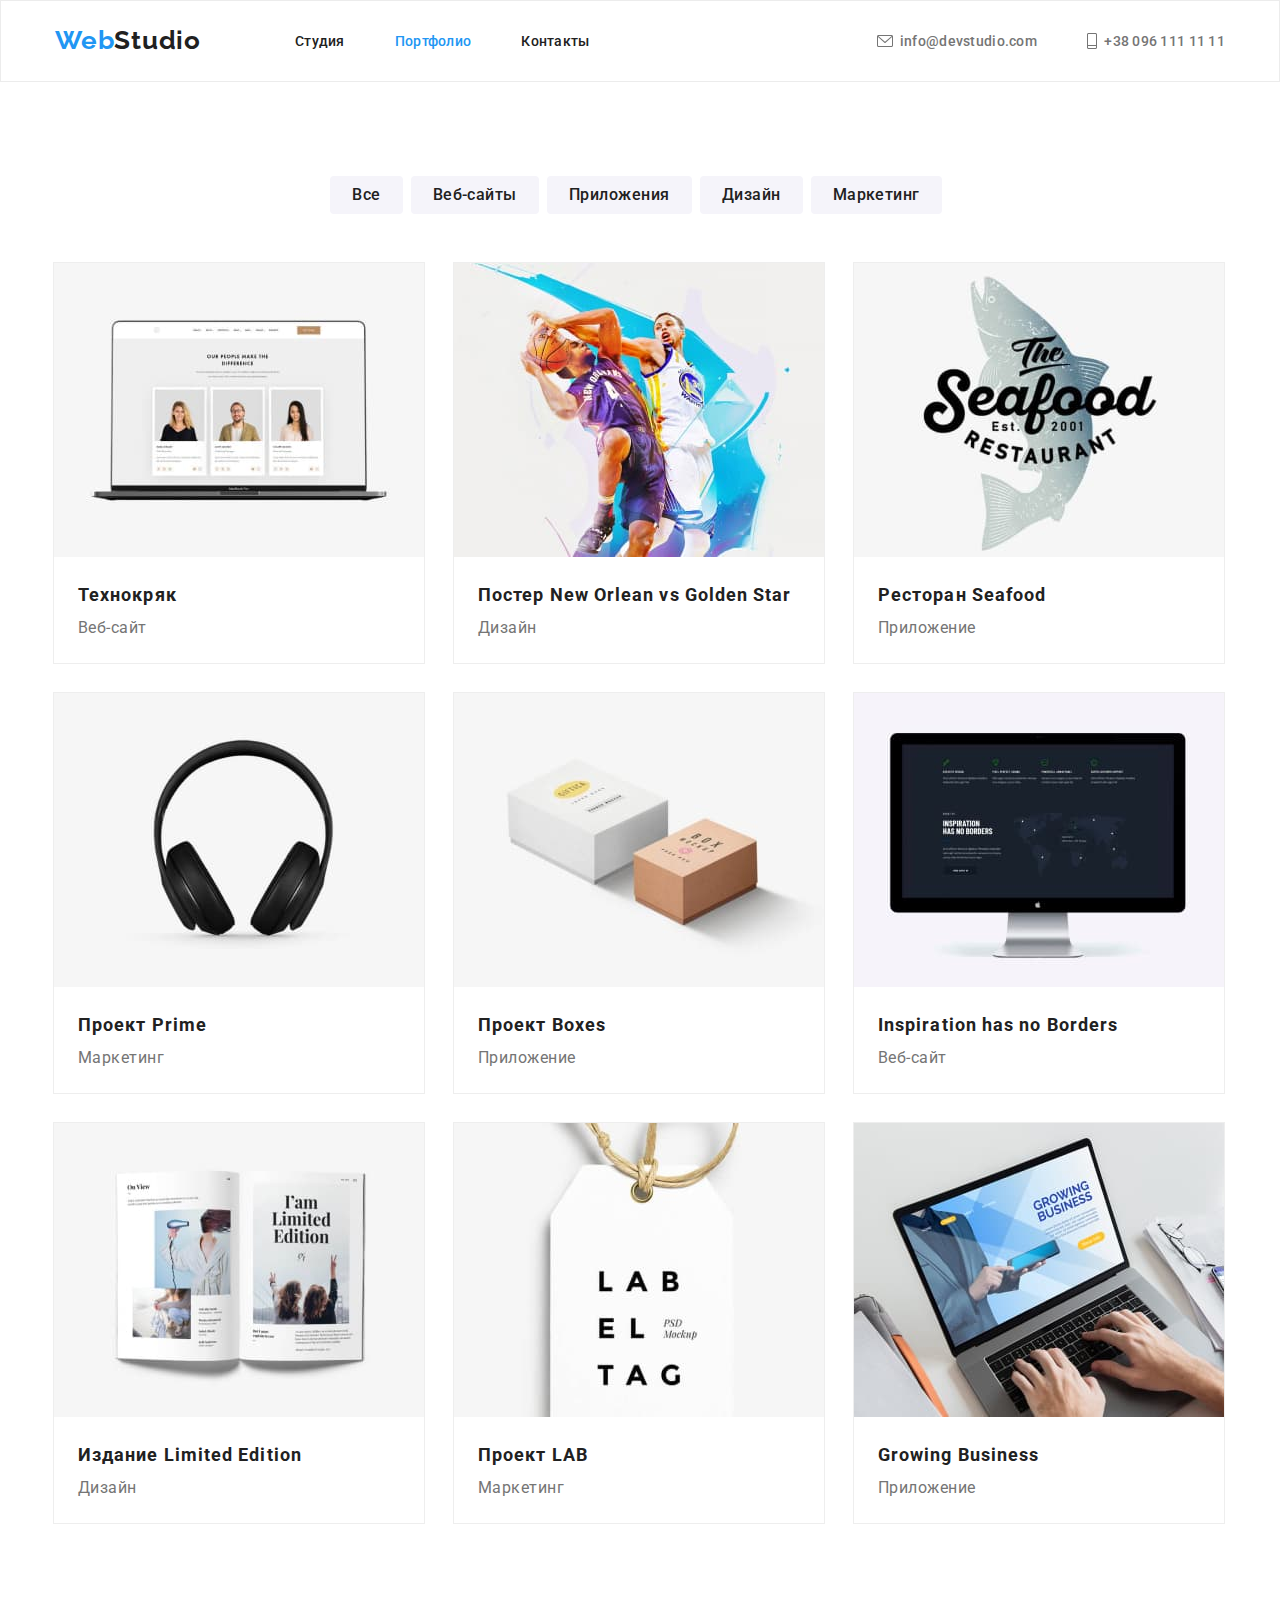
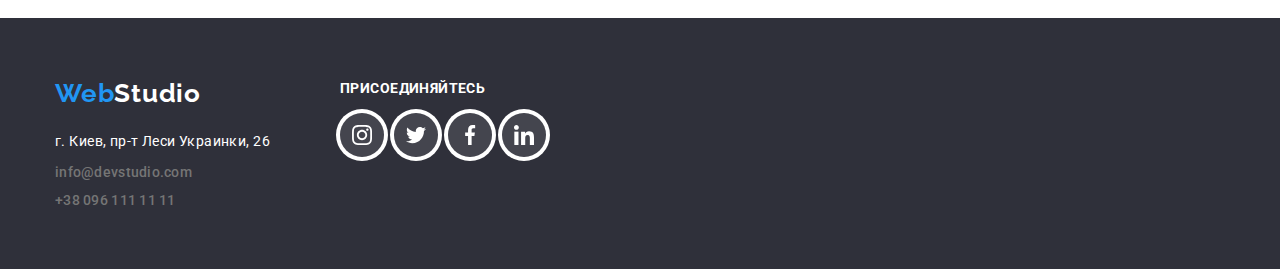
==== commit 4a0ca534: "123123" ====
--- a/portfolio.html
+++ b/portfolio.html
@@ -32,10 +32,25 @@
         </nav>
         <ul class="header-contacts">
           <li>
-            <a class="mail" href="mailto:info@devstudio.com">info@devstudio.com</a>
+            <a class="mail" href="mailto:info@devstudio.com">
+              <svg class="contacts-icon icon-mail" viewBox="0 0 16 12" width="16" height="12" fill="#757575"
+                xmlns="http://www.w3.org/2000/svg">
+                <path
+                  d="M14.5 0H1.50001C0.672854 0 0 0.672853 0 1.50001V10.5C0 11.3271 0.672854 12 1.50001 12H14.5C15.3271 12 16 11.3271 16 10.5V1.50001C16 0.672853 15.3271 0 14.5 0ZM14.5 0.999994C14.5679 0.999994 14.6325 1.01409 14.6916 1.0387L8 6.83838L1.30833 1.0387C1.36742 1.01412 1.43204 0.999994 1.49998 0.999994H14.5ZM14.5 11H1.50001C1.22414 11 0.999996 10.7759 0.999996 10.5V2.09521L7.67236 7.87792C7.76661 7.95944 7.8833 7.99999 8 7.99999C8.1167 7.99999 8.23339 7.95948 8.32764 7.87792L15 2.09521V10.5C15 10.7759 14.7759 11 14.5 11Z" />
+              </svg>
+
+              info@devstudio.com</a>
           </li>
           <li>
-            <a class="tel" href="tel:+380961111111">+38 096 111 11 11</a>
+            <div class="contacts-items">
+              <a class="tel" href="tel:+380961111111">
+                <svg class="contacts-icon" width="10" height="16" viewBox="0 0 10 16" fill="#757575"
+                  xmlns="http://www.w3.org/2000/svg">
+                  <path
+                    d="M8.5 0H1.5C0.672848 0 0 0.672848 0 1.5V14.5C0 15.3272 0.672848 16 1.5 16H8.5C9.32715 16 10 15.3272 10 14.5V1.5C10 0.672848 9.32715 0 8.5 0ZM1.5 1H8.5C8.77588 1 9 1.22412 9 1.5V12H1V1.5C1 1.22412 1.22412 1 1.5 1ZM8.5 15H1.5C1.22412 15 1 14.7759 1 14.5V13H9V14.5C9 14.7759 8.77588 15 8.5 15Z" />
+                  </svg>
+                +38 096 111 11 11</a>
+            </div>
           </li>
         </ul>
       </div>
@@ -123,9 +138,11 @@
       </div>
     </section>
   </main>
-  <footer class="footer-pf">
-    <div class="container">
-      <a href="" class="title">Web<span class="title-footer">Studio</span></a>
+  <footer class="footer">
+    <div class="container container-footer ">
+      <ul class="footer-list">
+        <li class="footer-list-item">
+          <a href="" class="title">Web<span class="title-footer">Studio</span></a>
       <address class="address">г. Киев, пр-т Леси Украинки, 26</address>
       <ul class="footer-contacts">
         <li>
@@ -135,6 +152,91 @@
           <a class="tel" href="tel:+380961111111">+38 096 111 11 11</a>
         </li>
       </ul>
+        </li>
+        <li class="footer-list-item">
+          <div class="links-ft">
+            <h3 class="join">присоединяйтесь</h3>
+            <ul class="team__list-icons">
+              <li class="team__list-svg-list">
+                <a class="team__list-link footer-svg-link" href="">
+                  <svg class="team__list-svg" width="20" height="20" viewBox="0 0 20 20" 
+                    xmlns="http://www.w3.org/2000/svg">
+                    <g clip-path="url(#clip0)">
+                      <path
+                        d="M19.9804 5.88005C19.9336 4.81738 19.7617 4.0868 19.5156 3.45374C19.2616 2.78176 18.8709 2.18014 18.359 1.68002C17.8589 1.1721 17.2533 0.777435 16.5891 0.527447C15.9524 0.281274 15.2256 0.109427 14.163 0.0625732C13.0924 0.0117516 12.7525 0 10.0371 0C7.32173 0 6.98185 0.0117516 5.91521 0.0586052C4.85253 0.105459 4.12195 0.277459 3.48904 0.523479C2.81692 0.777435 2.2153 1.16814 1.71517 1.68002C1.20726 2.18014 0.812743 2.78573 0.562603 3.44992C0.31643 4.0868 0.144583 4.81341 0.0977294 5.87609C0.0469078 6.9467 0.0351562 7.28658 0.0351562 10.002C0.0351562 12.7173 0.0469078 13.0572 0.0937614 14.1239C0.140615 15.1865 0.312615 15.9171 0.558787 16.5502C0.812743 17.2221 1.20726 17.8238 1.71517 18.3239C2.2153 18.8318 2.82088 19.2265 3.48508 19.4765C4.12195 19.7226 4.84856 19.8945 5.91139 19.9413C6.97788 19.9883 7.31791 19.9999 10.0333 19.9999C12.7487 19.9999 13.0885 19.9883 14.1552 19.9413C15.2179 19.8945 15.9484 19.7226 16.5813 19.4765C17.9254 18.9568 18.9881 17.8941 19.5078 16.5502C19.7538 15.9133 19.9258 15.1865 19.9727 14.1239C20.0195 13.0572 20.0313 12.7173 20.0313 10.002C20.0313 7.28658 20.0273 6.9467 19.9804 5.88005ZM18.1794 14.0457C18.1364 15.0225 17.9723 15.5499 17.8356 15.9015C17.4995 16.7728 16.808 17.4643 15.9367 17.8004C15.5851 17.9372 15.0538 18.1012 14.0809 18.1441C13.026 18.1911 12.7096 18.2027 10.0411 18.2027C7.37255 18.2027 7.05221 18.1911 6.00113 18.1441C5.02438 18.1012 4.49693 17.9372 4.1453 17.8004C3.71171 17.6402 3.31704 17.3862 2.9967 17.0541C2.6646 16.7298 2.41065 16.3391 2.2504 15.9055C2.11365 15.5539 1.94959 15.0225 1.90671 14.0497C1.8597 12.9948 1.8481 12.6783 1.8481 10.0097C1.8481 7.34122 1.8597 7.02087 1.90671 5.96995C1.94959 4.99319 2.11365 4.46575 2.2504 4.11412C2.41065 3.68038 2.6646 3.28586 3.00067 2.96536C3.32483 2.63327 3.71553 2.37931 4.14927 2.21921C4.5009 2.08247 5.03231 1.9184 6.0051 1.87537C7.05999 1.82851 7.37652 1.81676 10.0449 1.81676C12.7174 1.81676 13.0337 1.82851 14.0848 1.87537C15.0616 1.9184 15.589 2.08247 15.9407 2.21921C16.3742 2.37931 16.7689 2.63327 17.0893 2.96536C17.4213 3.28967 17.6753 3.68038 17.8356 4.11412C17.9723 4.46575 18.1364 4.99701 18.1794 5.96995C18.2263 7.02484 18.238 7.34122 18.238 10.0097C18.238 12.6783 18.2263 12.9908 18.1794 14.0457Z"
+                         />
+                      <path
+                        d="M10.0371 4.8642C7.20074 4.8642 4.89941 7.16537 4.89941 10.0019C4.89941 12.8385 7.20074 15.1396 10.0371 15.1396C12.8737 15.1396 15.1749 12.8385 15.1749 10.0019C15.1749 7.16537 12.8737 4.8642 10.0371 4.8642ZM10.0371 13.3346C8.19702 13.3346 6.70442 11.8422 6.70442 10.0019C6.70442 8.16165 8.19702 6.66921 10.0371 6.66921C11.8774 6.66921 13.3698 8.16165 13.3698 10.0019C13.3698 11.8422 11.8774 13.3346 10.0371 13.3346Z"
+                         />
+                      <path
+                        d="M16.5775 4.6611C16.5775 5.32346 16.0404 5.86052 15.3779 5.86052C14.7155 5.86052 14.1785 5.32346 14.1785 4.6611C14.1785 3.99858 14.7155 3.46167 15.3779 3.46167C16.0404 3.46167 16.5775 3.99858 16.5775 4.6611Z"
+                         />
+                    </g>
+                    <defs>
+                      <clipPath id="clip0">
+                        <rect width="20" height="20" fill="white" />
+                      </clipPath>
+                    </defs>
+                  </svg>
+                </a>
+              </li>
+              <li class="team__list-svg-list">
+                <a class="team__list-link footer-svg-link" href="">
+                  <svg class="team__list-svg" width="20" height="20" viewBox="0 0 20 20" 
+                    xmlns="http://www.w3.org/2000/svg">
+                    <g clip-path="url(#clip0)">
+                      <path
+                        d="M20 3.79875C19.2563 4.125 18.4637 4.34125 17.6375 4.44625C18.4875 3.93875 19.1363 3.14125 19.4412 2.18C18.6488 2.6525 17.7738 2.98625 16.8412 3.1725C16.0887 2.37125 15.0162 1.875 13.8462 1.875C11.5763 1.875 9.74875 3.7175 9.74875 5.97625C9.74875 6.30125 9.77625 6.61375 9.84375 6.91125C6.435 6.745 3.41875 5.11125 1.3925 2.6225C1.03875 3.23625 0.83125 3.93875 0.83125 4.695C0.83125 6.115 1.5625 7.37375 2.6525 8.1025C1.99375 8.09 1.3475 7.89875 0.8 7.5975C0.8 7.61 0.8 7.62625 0.8 7.6425C0.8 9.635 2.22125 11.29 4.085 11.6712C3.75125 11.7625 3.3875 11.8062 3.01 11.8062C2.7475 11.8062 2.4825 11.7913 2.23375 11.7362C2.765 13.36 4.2725 14.5538 6.065 14.5925C4.67 15.6838 2.89875 16.3412 0.98125 16.3412C0.645 16.3412 0.3225 16.3263 0 16.285C1.81625 17.4563 3.96875 18.125 6.29 18.125C13.835 18.125 17.96 11.875 17.96 6.4575C17.96 6.27625 17.9538 6.10125 17.945 5.9275C18.7588 5.35 19.4425 4.62875 20 3.79875Z"
+                         />
+                    </g>
+                    <defs>
+                      <clipPath id="clip0">
+                        <rect width="20" height="20" fill="white" />
+                      </clipPath>
+                    </defs>
+                  </svg>
+                </a>
+              </li>
+              <li class="team__list-svg-list">
+                <a class="team__list-link footer-svg-link" href="">
+                  <svg class="team__list-svg" width="20" height="20" viewBox="0 0 20 20" 
+                    xmlns="http://www.w3.org/2000/svg">
+                    <g clip-path="url(#clip0)">
+                      <path
+                        d="M13.3308 3.32083H15.1567V0.140833C14.8417 0.0975 13.7583 0 12.4967 0C9.86416 0 8.06082 1.65583 8.06082 4.69917V7.5H5.15582V11.055H8.06082V20H11.6225V11.0558H14.41L14.8525 7.50083H11.6217V5.05167C11.6225 4.02417 11.8992 3.32083 13.3308 3.32083Z" />
+                    </g>
+                    <defs>
+                      <clipPath id="clip0">
+                        <rect width="20" height="20" fill="white" />
+                      </clipPath>
+                    </defs>
+                  </svg>
+                </a>
+              </li>
+              <li class="team__list-svg-list">
+                <a class="team__list-link footer-svg-link" href="">
+                  <svg class="team__list-svg" width="20" height="20" viewBox="0 0 20 20" 
+                    xmlns="http://www.w3.org/2000/svg">
+                    <g clip-path="url(#clip0)">
+                      <path
+                        d="M19.995 20V19.9992H20V12.6642C20 9.07587 19.2275 6.31171 15.0325 6.31171C13.0158 6.31171 11.6625 7.41837 11.11 8.46754H11.0517V6.64671H7.07416V19.9992H11.2158V13.3875C11.2158 11.6467 11.5458 9.96337 13.7017 9.96337C15.8258 9.96337 15.8575 11.95 15.8575 13.4992V20H19.995Z"/>
+                      <path d="M0.330017 6.64746H4.47668V20H0.330017V6.64746Z" />
+                      <path
+                        d="M2.40167 0C1.07583 0 0 1.07583 0 2.40167C0 3.7275 1.07583 4.82583 2.40167 4.82583C3.7275 4.82583 4.80333 3.7275 4.80333 2.40167C4.8025 1.07583 3.72667 0 2.40167 0V0Z" />
+                    </g>
+                    <defs>
+                      <clipPath id="clip0">
+                        <rect width="20" height="20" fill="white" />
+                      </clipPath>
+                    </defs>
+                  </svg>
+                </a>
+              </li>
+            </ul>
+        </li>
+        </ul>
+      </div>
+    </ul>
     </div>
   </footer>
 
--- a/styles.css
+++ b/styles.css
@@ -397,13 +397,13 @@
   height: 44px;
   box-shadow: 0 0 0 4px rgba(255, 255, 255, 1);
   cursor: pointer;
-  fill:#AFB1B8;
+  fill: #AFB1B8;
 }
 
 .team__list-link:hover {
   background: #2196F3;
   fill: #FFFFFF;
-  transition: ease-in 150ms;
+  transition: ease-in-out 150ms;
 }
 
 .team__list-svg-list:not(:last-child) {
@@ -418,15 +418,18 @@
   margin-top: 16px;
   padding-bottom: 30px;
 }
+
 .clients-block {
   padding: 94px 0;
 }
+
 .clients-list {
   display: flex;
   align-items: center;
   justify-content: center;
   margin-top: 50px;
 }
+
 .clients-link {
   display: flex;
   justify-content: center;
@@ -435,22 +438,26 @@
   border-radius: 4px;
   width: 170px;
   height: 92px;
-  
+
 }
 
 .list-clients:not(:last-child) {
-margin-right: 30px;
-}
+  margin-right: 30px;
+}
+
 .client-img {
   fill: #afb1b8;
   border: 2px solid transparent
 }
- .clients-link:hover {
+
+.clients-link:hover {
   fill: #2196F3;
   border: 2px solid #2196F3;
   transition: ease-in 150ms;
 }
- .client-img:hover, .clients-link:hover{
+
+.client-img:hover,
+.clients-link:hover {
   fill: #2196F3;
   transition: ease-in 150ms;
 }
@@ -480,9 +487,11 @@
 .footer-list {
   display: flex;
 }
+
 .footer-list-item:not(:last-child) {
   margin-right: 70px;
 }
+
 .footer-list-item:last-child {
   justify-content: center;
 }
@@ -518,14 +527,19 @@
 .products {
   display: flex;
   flex-flow: wrap;
+  margin-top: -30px;
+  margin-left: -30px;
+  margin-bottom: 94px;
 }
 
 .products__list {
-  flex-basis: calc((100% - 60px) / 3);
-  background: #FFFFFF;
-  border: 1px solid #EEEEEE;
-  margin-right: 30px;
-  margin-bottom: 30px;
+  margin-top: 28px;
+  margin-left: 28px;
+  border: 1px solid #eeeeee;
+}
+.products__list:hover {
+  box-shadow: 0px 1px 1px rgba(0, 0, 0, 0.12), 0px 4px 4px rgba(0, 0, 0, 0.06), 1px 4px 6px rgba(0, 0, 0, 0.16);
+  transition: ease-in-out 150ms;
 }
 
 .products__name {
@@ -569,13 +583,15 @@
   color: #212121;
   background: #F5F4FA;
   border-radius: 4px;
-
+  
 }
 
 
 .button:hover {
   color: #FFFFFF;
   background: #2196F3;
+  box-shadow: 0px 3px 1px rgba(0, 0, 0, 0.1), 0px 1px 2px rgba(0, 0, 0, 0.08), 0px 2px 2px rgba(0, 0, 0, 0.12);
+  transition: ease-in-out 150ms;
 }
 
 .button:focus {
@@ -591,4 +607,5 @@
 .buttons {
   display: flex;
   justify-content: center;
-}
+  margin-bottom: 50px;
+}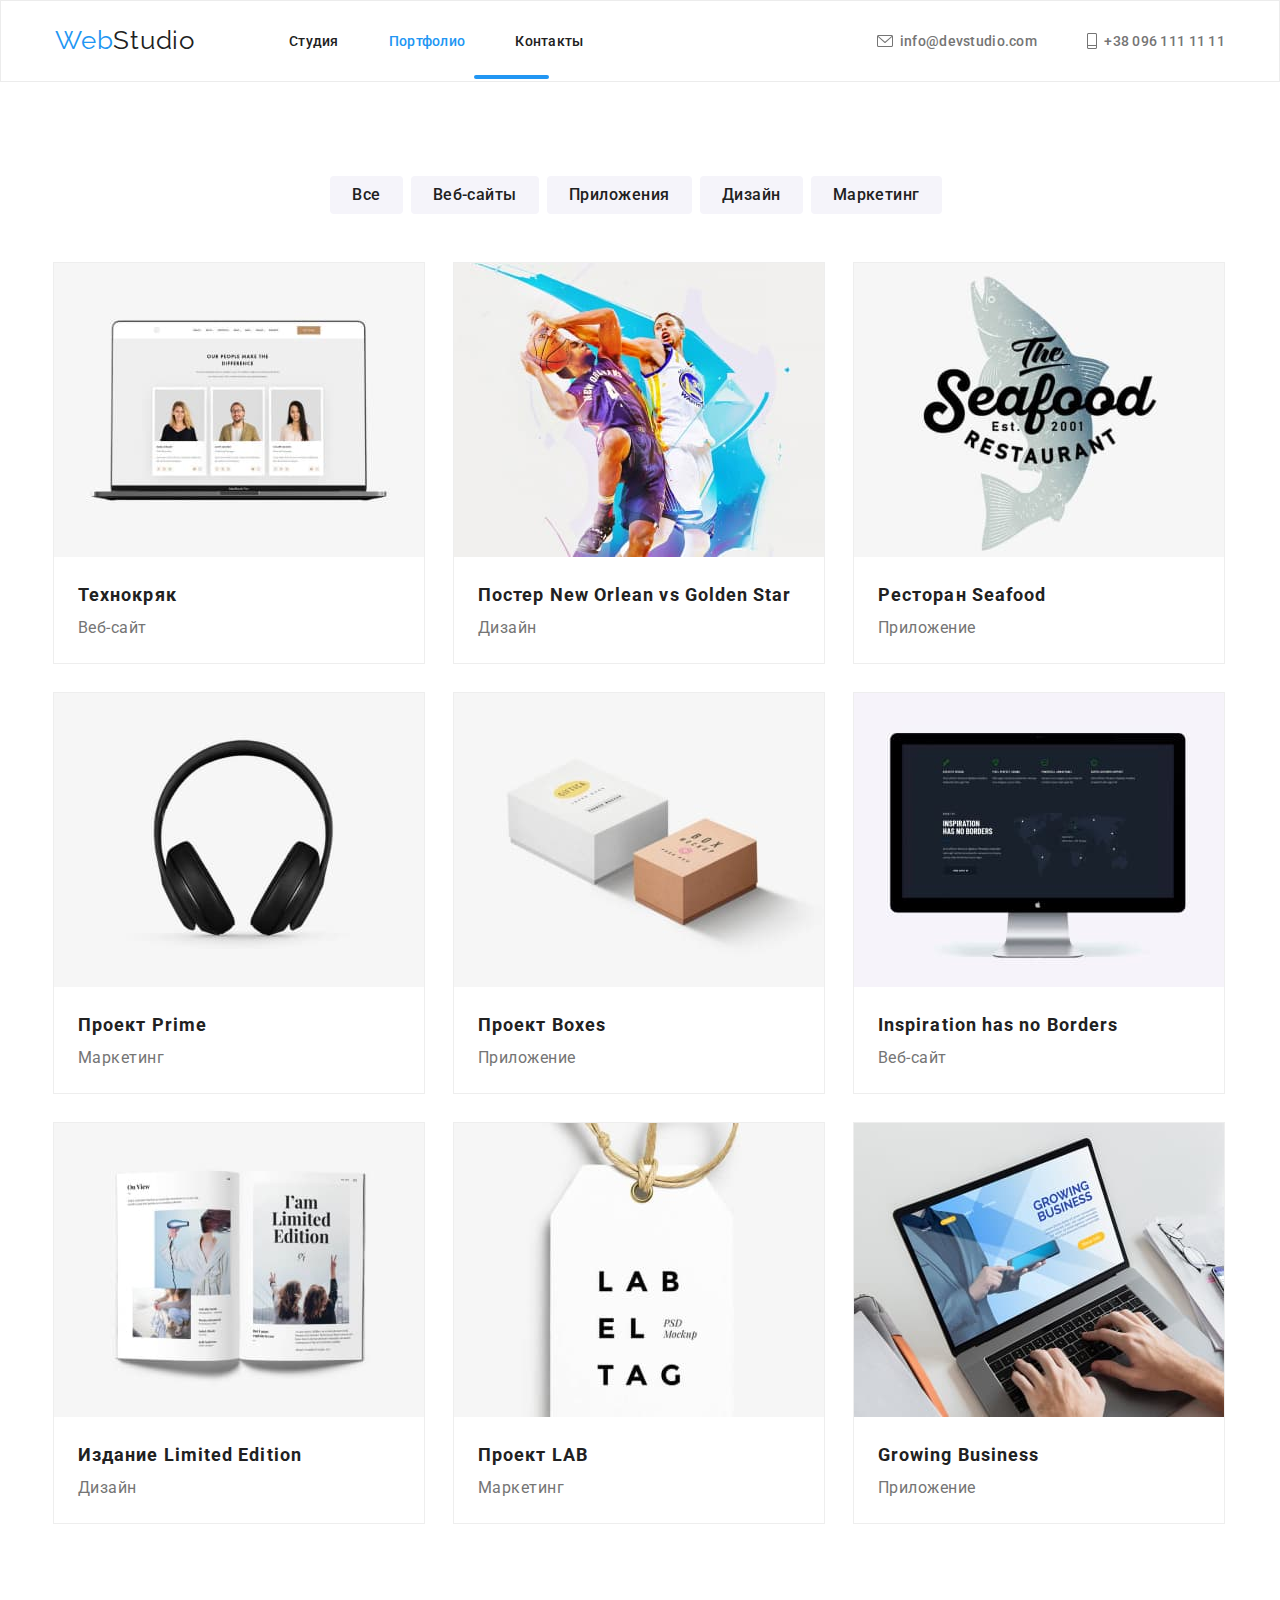
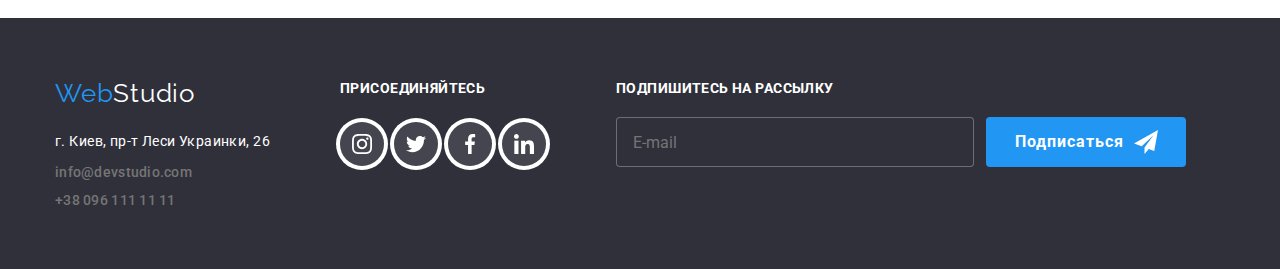
==== commit dc226d98: "123" ====
--- a/portfolio.html
+++ b/portfolio.html
@@ -8,7 +8,8 @@
   <link rel="preconnect" href="https://fonts.gstatic.com">
   <link href="https://fonts.googleapis.com/css2?family=Raleway:wght@700&family=Roboto:wght@400;500;700;900&display=swap"
     rel="stylesheet">
-  <link rel="stylesheet" href="styles.css">
+  <link rel="stylesheet" href="/css/main.css">
+  <link rel="stylesheet" href="node_modules/modern-normalize/modern-normalize.css">
   <title>portfolio</title>
 </head>
 
@@ -23,7 +24,7 @@
               <a class="links" href="./index.html">Студия</a>
             </li>
             <li>
-              <a class="links-highlighted" href="./portfolio.html">Портфолио</a>
+              <a class="links-highlighted-pf" href="./portfolio.html">Портфолио</a>
             </li>
             <li>
               <a class="links" href="#">Контакты</a>
@@ -72,63 +73,126 @@
         <h2 class="visualy-hidden">особенности</h2>
         <ul class="products">
           <li class="products__list">
-            <img width="370" src="./images-portfolio/img-laptop.jpg" alt="laptop-website">
+            <div class="products-container">
+            <img width="370" src="./images-portfolio/img-laptop.jpg" class="products-img" alt="laptop-website">
+            <div class="overlay">
+            <p class="products-overlay-text">
+              Технокряк это современная площадка распространения коронавируса. Компании используют эту платформу для цифрового шпионажа и атак на защищённые сервера конкурентов.
+            </p>
+          </div>
+        </div>
             <div class="products-items">
               <h3 class="products__name">Технокряк</h3>
               <p class="products__function">Веб-сайт</p>
             </div>
           </li>
           <li class="products__list">
+            <div class="products-container">
             <img width="370" src="./images-portfolio/img-basketball.jpg" alt="basketball-game">
+            <div class="overlay">
+              <p class="products-overlay-text">
+                Технокряк это современная площадка распространения коронавируса. Компании используют эту платформу для цифрового шпионажа и атак на защищённые сервера конкурентов.
+              </p>
+            </div>
+          </div>
             <div class="products-items">
               <h3 class="products__name">Постер New Orlean vs Golden Star</h3>
               <p class="products__function">Дизайн</p>
             </div>
           </li>
           <li class="products__list">
+            <div class="products-container">
             <img width="370" src="./images-portfolio/img-seafood.jpg" alt="restaurant-seafood">
+            <div class="overlay">
+              <p class="products-overlay-text">
+                Технокряк это современная площадка распространения коронавируса. Компании используют эту платформу для цифрового шпионажа и атак на защищённые сервера конкурентов.
+              </p>
+            </div>
+          </div>
             <div class="products-items">
               <h3 class="products__name">Ресторан Seafood</h3>
               <p class="products__function">Приложение</p>
             </div>
           </li>
           <li class="products__list">
+            <div class="products-container">
             <img width="370" src="./images-portfolio/img-headphones.jpg" alt="headphones">
+            <div class="overlay">
+              <p class="products-overlay-text">
+                Технокряк это современная площадка распространения коронавируса. Компании используют эту платформу для цифрового шпионажа и атак на защищённые сервера конкурентов.
+              </p>
+            </div>
+          </div>
             <div class="products-items">
               <h3 class="products__name">Проект Prime</h3>
               <p class="products__function">Маркетинг</p>
             </div>
           </li>
           <li class="products__list">
+            <div class="products-container">
             <img width="370" src="./images-portfolio/img-boxes.jpg" alt="boxes">
+            <div class="overlay">
+              <p class="products-overlay-text">
+                Технокряк это современная площадка распространения коронавируса. Компании используют эту платформу для цифрового шпионажа и атак на защищённые сервера конкурентов.
+              </p>
+            </div>
+          </div>
             <div class="products-items">
               <h3 class="products__name">Проект Boxes</h3>
               <p class="products__function">Приложение</p>
 
           </li>
           <li class="products__list">
+            <div class="products-container">
             <img width="370" src="./images-portfolio/img-monitor.jpg" alt="monitor-website">
+            <div class="overlay">
+              <p class="products-overlay-text">
+                Технокряк это современная площадка распространения коронавируса. Компании используют эту платформу для цифрового шпионажа и атак на защищённые сервера конкурентов.
+              </p>
+            </div>
+          </div>
             <div class="products-items">
               <h3 class="products__name">Inspiration has no Borders</h3>
               <p class="products__function">Веб-сайт</p>
             </div>
           </li>
           <li class="products__list">
+            <div class="products-container">
             <img width="370" src="./images-portfolio/img-book.jpg" alt="book-design">
+            <div class="overlay">
+              <p class="products-overlay-text">
+                Технокряк это современная площадка распространения коронавируса. Компании используют эту платформу для цифрового шпионажа и атак на защищённые сервера конкурентов.
+              </p>
+            </div>
+          </div>
             <div class="products-items">
               <h3 class="products__name">Издание Limited Edition</h3>
               <p class="products__function">Дизайн</p>
             </div>
           </li>
           <li class="products__list">
+            <div class="products-container">
             <img width="370" src="./images-portfolio/img-tag.jpg" alt="tag-marketing">
+            <div class="overlay">
+              <p class="products-overlay-text">
+                Технокряк это современная площадка распространения коронавируса. Компании используют эту платформу для цифрового шпионажа и атак на защищённые сервера конкурентов.
+              </p>
+            </div>
+          </div>
             <div class="products-items">
               <h3 class="products__name">Проект LAB</h3>
               <p class="products__function">Маркетинг</p>
             </div>
           </li>
           <li class="products__list">
+            <div class="products-container">
             <img width="370" src="./images-portfolio/img-laptop-work.jpg" alt="laptop-work-growing-business">
+            <div class="overlay">
+              <p class="products-overlay-text">
+                Технокряк это современная площадка распространения коронавируса. Компании используют эту платформу для цифрового шпионажа и атак на защищённые сервера конкурентов.
+              </p>
+            </div>
+          </div>
             <div class="products-items">
               <h3 class="products__name">Growing Business</h3>
               <p class="products__function">Приложение</p>
@@ -142,7 +206,7 @@
     <div class="container container-footer ">
       <ul class="footer-list">
         <li class="footer-list-item">
-          <a href="" class="title">Web<span class="title-footer">Studio</span></a>
+          <a href="#" class="title">Web<span class="title-footer">Studio</span></a>
       <address class="address">г. Киев, пр-т Леси Украинки, 26</address>
       <ul class="footer-contacts">
         <li>
@@ -155,10 +219,10 @@
         </li>
         <li class="footer-list-item">
           <div class="links-ft">
-            <h3 class="join">присоединяйтесь</h3>
+            <p class="join">присоединяйтесь</p>
             <ul class="team__list-icons">
               <li class="team__list-svg-list">
-                <a class="team__list-link footer-svg-link" href="">
+                <a class="team__list-link footer-svg-link" href="#">
                   <svg class="team__list-svg" width="20" height="20" viewBox="0 0 20 20" 
                     xmlns="http://www.w3.org/2000/svg">
                     <g clip-path="url(#clip0)">
@@ -181,7 +245,7 @@
                 </a>
               </li>
               <li class="team__list-svg-list">
-                <a class="team__list-link footer-svg-link" href="">
+                <a class="team__list-link footer-svg-link" href="#">
                   <svg class="team__list-svg" width="20" height="20" viewBox="0 0 20 20" 
                     xmlns="http://www.w3.org/2000/svg">
                     <g clip-path="url(#clip0)">
@@ -198,7 +262,7 @@
                 </a>
               </li>
               <li class="team__list-svg-list">
-                <a class="team__list-link footer-svg-link" href="">
+                <a class="team__list-link footer-svg-link" href="#">
                   <svg class="team__list-svg" width="20" height="20" viewBox="0 0 20 20" 
                     xmlns="http://www.w3.org/2000/svg">
                     <g clip-path="url(#clip0)">
@@ -214,7 +278,7 @@
                 </a>
               </li>
               <li class="team__list-svg-list">
-                <a class="team__list-link footer-svg-link" href="">
+                <a class="team__list-link footer-svg-link" href="#">
                   <svg class="team__list-svg" width="20" height="20" viewBox="0 0 20 20" 
                     xmlns="http://www.w3.org/2000/svg">
                     <g clip-path="url(#clip0)">
@@ -234,6 +298,17 @@
               </li>
             </ul>
         </li>
+        <li class="footer-list-item">
+          <p class="join">ПОДПИШИТЕСЬ НА РАССЫЛКУ</p>
+          <form action="#" class="footer-form">
+          <input type="email" name="email" class="footer-input" placeholder="E-mail">
+          <button type="submit" class="footer-btn">Подписаться
+            <svg class="footer-icon" width="24" height="24" viewBox="0 0 24 24"  xmlns="http://www.w3.org/2000/svg">
+              <path d="M24 0L0 13.5L7.66994 16.3407L19.5 5.25002L10.5017 17.3896L10.509 17.3923L10.5 17.3896V24.0001L14.8013 18.982L20.2501 21.0001L24 0Z" fill="white"/>
+              </svg>
+          </button>
+        </form>
+        </li>
         </ul>
       </div>
     </ul>
--- a/css/main.css
+++ b/css/main.css
@@ -0,0 +1,912 @@
+:root {
+  --main-font: "Roboto";
+  --second-font: "Raleway";
+  --text-color: #212121;
+  --color-link: #2196F3;
+  --color-tipe: #757575;
+  --main-color: #FFFFFF;
+  --color-font: #2F303A;
+  --color-icons: #AFB1B8;
+  --bg-color-light: #f5f4fa;
+  --opposite-basic-color: #000000;
+  --primary-bg-color: #fff;
+  --clients-bg-color: #E5E5E5;
+  --cubic: cubic-bezier(0.4, 0, 0.2, 1) ;
+  --logo-color: #000;
+}
+
+html {
+  box-sizing: border-box;
+}
+
+*,
+*::after,
+*::before {
+  box-sizing: inherit;
+}
+
+ul,
+ol {
+  padding: 0;
+}
+
+svg,
+i,
+h1,
+h2,
+h3,
+h4,
+h5,
+h6,
+p,
+ul,
+ol,
+li,
+figure,
+figcaption,
+blockquote,
+dl,
+dd {
+  margin: 0;
+}
+
+body {
+  margin: 0;
+  font-family: var(--main-font);
+}
+
+ul[class] {
+  list-style: none;
+}
+
+img {
+  max-width: 100%;
+  display: block;
+}
+
+input,
+button,
+textarea,
+select {
+  font: inherit;
+}
+
+a {
+  text-decoration: none;
+  color: inherit;
+}
+
+ul {
+  list-style: none;
+}
+
+.container {
+  max-width: 1200px;
+  padding: 0 15px;
+  margin: 0 auto;
+}
+
+.visualy-hidden {
+  position: absolute;
+  clip: rect(0 0 0 0);
+  width: 1px;
+  height: 1px;
+  margin: -1px;
+}
+
+.header {
+  border: 1px solid #ECECEC;
+  padding: 24px 0 25px 0;
+}
+
+.header-flex {
+  display: flex;
+  align-items: center;
+  flex-flow: wrap;
+}
+
+.title {
+  font-family: var(--second-font);
+  font-size: 26px;
+  line-height: 31px;
+  letter-spacing: 0.03em;
+  color: var(--color-link);
+}
+
+.title-color {
+  font-size: 26px;
+  line-height: 31px;
+  letter-spacing: 0.03em;
+  color: var(--text-color);
+}
+
+.title-footer {
+  font-family: var(--second-font);
+  font-size: 26px;
+  line-height: 31px;
+  letter-spacing: 0.03em;
+  color: #FFFFFF;
+}
+
+.links {
+  font-weight: 500;
+  font-size: 14px;
+  line-height: 16px;
+  letter-spacing: 0.02em;
+  transition: var(--cubic) 250ms;
+  color: var(--text-color);
+}
+
+.links:hover {
+  color: var(--color-link);
+}
+
+.links-highlighted {
+  font-weight: 500;
+  font-size: 14px;
+  line-height: 16px;
+  letter-spacing: 0.02em;
+  color: var(--color-link);
+}
+
+.links-highlighted-pf {
+  font-weight: 500;
+  font-size: 14px;
+  line-height: 16px;
+  letter-spacing: 0.02em;
+  color: var(--color-link);
+}
+
+.links-highlighted-pf::after {
+  content: '';
+  position: absolute;
+  height: 4px;
+  width: 75px;
+  bottom: 91.2%;
+  left: 37%;
+  background-color: var(--color-link);
+  transition: var(--cubic) 250ms;
+  border-radius: 2px;
+}
+
+.links-highlighted::after {
+  content: '';
+  position: absolute;
+  height: 4px;
+  width: 48.5px;
+  bottom: 91.2%;
+  left: 31.9%;
+  background-color: var(--color-link);
+  transition: var(--cubic) 250ms;
+  border-radius: 2px;
+}
+
+.mail,
+.tel {
+  font-weight: 500;
+  font-size: 14px;
+  line-height: 16px;
+  letter-spacing: 0.02em;
+  color: var(--color-tipe);
+  transition: color 0.2s linear;
+}
+
+.mail:hover,
+.tel:hover {
+  color: var(--color-link);
+}
+
+.header-list {
+  display: flex;
+  text-align: center;
+  margin-left: 94px;
+}
+
+.header-list li {
+  margin-right: 50px;
+}
+
+.header-list li:last-child {
+  margin-right: 0;
+}
+
+.header-contacts {
+  display: flex;
+  margin-left: auto;
+}
+
+.header-contacts li:not(:last-child) {
+  margin-right: 50px;
+}
+
+.contacts-icon {
+  margin-right: 4px;
+  margin-bottom: 1px;
+  vertical-align: middle;
+}
+
+.mail:hover .contacts-icon,
+.tel:hover .contacts-icon {
+  fill: var(--color-link);
+  transition: var(cubic-bezier);
+}
+
+.intro {
+  display: flex;
+  background-image: url("../images/img-intro.jpg");
+  background-repeat: no-repeat;
+  background-position: center;
+  text-align: center;
+  padding-top: 200px;
+  padding-bottom: 200px;
+  background-color: rgba(47, 48, 58, 0.4);
+}
+
+.intro__title {
+  font-style: normal;
+  font-weight: 900;
+  font-size: 44px;
+  line-height: 60px;
+  text-align: center;
+  letter-spacing: 0.06em;
+  text-transform: uppercase;
+  margin: 0 auto 30px;
+  color: #FFFFFF;
+  max-width: 696px;
+}
+
+.intro__button {
+  font-style: normal;
+  font-weight: bold;
+  font-size: 16px;
+  line-height: 30px;
+  letter-spacing: 0.06em;
+  background: #2196F3;
+  box-shadow: 0px 4px 4px rgba(0, 0, 0, 0.15);
+  border-radius: 4px;
+  color: #FFFFFF;
+  padding: 10px 32px;
+  margin: 0 auto;
+  outline: none;
+  border: none;
+  cursor: pointer;
+}
+
+.intro__button:hover {
+  pointer-events: stroke;
+}
+
+.modal_container {
+  position: fixed;
+  top: 0;
+  left: 0;
+  width: 100vw;
+  height: 100vh;
+  background-color: rgba(0, 0, 0, 0.2);
+  opacity: 0;
+  pointer-events: none;
+}
+
+.modal_container.show {
+  pointer-events: auto;
+  opacity: 1;
+}
+
+.modal {
+  position: absolute;
+  top: 50%;
+  left: 50%;
+  min-width: 528px;
+  min-height: 581px;
+  padding: 15px;
+  background-color: var(--main-color);
+  transform: translate(-50%, -50%) scale(1);
+  box-shadow: 0px 1px 3px rgba(0, 0, 0, 0.12), 0px 1px 1px rgba(0, 0, 0, 0.14), 0px 2px 1px rgba(0, 0, 0, 0.2);
+  border-radius: 4px;
+}
+
+#close {
+  position: absolute;
+  top: 8px;
+  right: 8px;
+  display: flex;
+  justify-content: center;
+  align-items: center;
+  width: 30px;
+  height: 30px;
+  box-sizing: border-box;
+  border: 1px solid rgba(0, 0, 0, 0.1);
+  border-radius: 50%;
+  background-color: transparent;
+  cursor: pointer;
+}
+
+.close-icon {
+  fill: var(--opposite-basic-color);
+}
+
+.close-icon:hover {
+  fill: var(--color-link);
+}
+
+.form {
+  display: flex;
+  flex-direction: column;
+  background: var(--main-color);
+  border-radius: 4px;
+  padding: 25px 40px 40px;
+}
+
+.form-title {
+  font-style: normal;
+  font-weight: bold;
+  font-size: 20px;
+  line-height: 23px;
+  text-align: center;
+  letter-spacing: 0.03em;
+  color: var(--text-color);
+  margin-bottom: 2px;
+}
+
+.form-input {
+  height: 40px;
+  width: 455px;
+  border: 1px solid rgba(33, 33, 33, 0.2);
+  box-sizing: border-box;
+  border-radius: 4px;
+  padding-left: 40px;
+}
+
+.form-input:focus {
+  outline: none;
+  border-color: var(--color-link);
+}
+
+.form-name {
+  display: flex;
+  text-align: left;
+  margin-bottom: 4px;
+  margin-top: 10px;
+  font-style: normal;
+  font-weight: normal;
+  font-size: 12px;
+  line-height: 14px;
+  letter-spacing: 0.01em;
+  color: var(--color-tipe);
+}
+
+.form-comment {
+  padding: 12px 16px;
+  width: 448px;
+  height: 120px;
+  display: flex;
+  align-content: flex-end;
+  border: 1px solid rgba(33, 33, 33, 0.2);
+  box-sizing: border-box;
+  border-radius: 4px;
+  font-style: normal;
+  font-weight: normal;
+  font-size: 12px;
+  line-height: 14px;
+  letter-spacing: 0.01em;
+}
+
+.form-comment:focus {
+  outline: none;
+  border-color: var(--color-link);
+}
+
+.form-icon {
+  fill: var(--text-color);
+  position: absolute;
+  top: 18.25%;
+  left: 12.4%;
+}
+
+.form-icon-tel {
+  top: 29.5%;
+}
+
+.form-icon-mail {
+  top: 41.1%;
+}
+
+.form-btn {
+  width: 200px;
+  align-self: center;
+  box-shadow: 0px 4px 4px;
+  color: var(--main-color);
+  background-color: var(--color-link);
+  border-radius: 4px;
+  border: none;
+  display: inline-block;
+  padding: 10px 32px;
+  min-width: 200px;
+  font-family: inherit;
+  font-weight: 700;
+  font-size: 16px;
+  line-height: 1.8;
+  letter-spacing: 0.06em;
+  text-decoration: none;
+  cursor: pointer;
+}
+
+.checkbox-label {
+  display: flex;
+  position: relative;
+  padding-left: 35px;
+  cursor: pointer;
+  font-size: 22px;
+  -webkit-user-select: none;
+  -moz-user-select: none;
+  -ms-user-select: none;
+  user-select: none;
+  margin-top: 20px;
+  margin-bottom: 30px;
+  right: 5%;
+}
+
+.checkbox-label checkbox {
+  position: absolute;
+  opacity: 0;
+  cursor: pointer;
+  height: 0;
+  width: 0;
+}
+
+.checkmark {
+  position: absolute;
+  top: 0;
+  left: 0;
+  background-color: #eee;
+  opacity: 0;
+  cursor: pointer;
+}
+
+.checkmark-accept {
+  font-style: normal;
+  font-weight: normal;
+  font-size: 14px;
+  line-height: 24px;
+  letter-spacing: 0.03em;
+  color: var(--color-tipe);
+}
+
+.modal-link {
+  font-style: normal;
+  font-weight: normal;
+  font-size: 14px;
+  line-height: 24px;
+  letter-spacing: 0.03em;
+  color: var(--color-link);
+  margin-left: 4px;
+  text-decoration: underline;
+}
+
+.benefits {
+  padding-top: 94px;
+}
+
+.benefits__list {
+  display: flex;
+  justify-content: space-between;
+}
+
+.benefits__title {
+  font-family: var(--main-font);
+  font-style: normal;
+  font-weight: bold;
+  font-size: 14px;
+  line-height: 16px;
+  letter-spacing: 0.03em;
+  text-transform: uppercase;
+  color: var(--text-color);
+  margin-bottom: 10px;
+}
+
+.benefits__description {
+  font-size: 14px;
+  line-height: 24px;
+  width: 270px;
+  height: 75px;
+  letter-spacing: 0.03em;
+  color: var(--color-tipe);
+}
+
+.benefits-svg {
+  width: 270px;
+  height: 120px;
+  background: var(--bg-color-light);
+  padding-top: 25px;
+  padding-bottom: 25px;
+  border-radius: 4px;
+  margin-bottom: 30px;
+}
+
+.product {
+  margin: 94px auto;
+}
+
+.product-img {
+  display: flex;
+  margin: 50px auto 0;
+}
+
+.product-img li {
+  margin-right: 30px;
+}
+
+.product-img li:last-child {
+  margin-right: 0;
+}
+
+.products-img__overlay {
+  display: flex;
+  position: absolute;
+  top: 153.9%;
+  background-color: rgba(47, 48, 58, 0.8);
+  padding: 27px;
+  width: 370px;
+  height: 70px;
+  justify-content: center;
+  font-size: 14px;
+  font-weight: bold;
+  line-height: 1.14;
+  letter-spacing: 0.03em;
+  text-transform: uppercase;
+  color: var(--main-color);
+}
+
+.team__block {
+  background: var(--bg-color-light);
+  padding-top: 94px;
+  padding-bottom: 94px;
+}
+
+.team__list {
+  display: flex;
+}
+
+.team__list-item {
+  background: var(--main-color);
+  /* material shadow v1 */
+  margin-top: 50px;
+  margin-right: 30px;
+  box-shadow: 0px 1px 3px rgba(0, 0, 0, 0.12), 0px 1px 1px rgba(0, 0, 0, 0.14), 0px 2px 1px rgba(0, 0, 0, 0.2);
+  border-radius: 0px 0px 4px 4px;
+}
+
+.team__list-div {
+  padding-top: 30px;
+  padding-left: 0;
+  padding-right: 0;
+}
+
+.team__list-name {
+  font-style: normal;
+  font-weight: 500;
+  font-size: 16px;
+  line-height: 19px;
+  margin-bottom: 10px;
+  text-align: center;
+  letter-spacing: 0.03em;
+  color: var(--text-color);
+}
+
+.team__list-function {
+  font-weight: normal;
+  font-size: 16px;
+  line-height: 19px;
+  text-align: center;
+  letter-spacing: 0.03em;
+  color: var(--color-tipe);
+}
+
+.team__list-link {
+  display: flex;
+  align-items: center;
+  justify-content: center;
+  border-radius: 50%;
+  width: 44px;
+  height: 44px;
+  box-shadow: 0 0 0 4px white;
+  cursor: pointer;
+  fill: var(--color-icons);
+}
+
+.team__list-link:hover {
+  background: var(--color-link);
+  fill: var(--main-color);
+  transition: var(--cubic) 250ms;
+}
+
+.team__list-svg-list:not(:last-child) {
+  margin-right: 10px;
+}
+
+.team__list-icons {
+  display: flex;
+  align-items: center;
+  justify-content: center;
+  margin-top: 16px;
+  padding-bottom: 30px;
+}
+
+.clients-block {
+  padding: 94px 0;
+}
+
+.clients-list {
+  display: flex;
+  align-items: center;
+  justify-content: center;
+  margin-top: 50px;
+}
+
+.clients-link {
+  display: flex;
+  justify-content: center;
+  align-items: center;
+  border: 1px solid var(--color-icons);
+  border-radius: 4px;
+  width: 170px;
+  height: 92px;
+}
+
+.list-clients:not(:last-child) {
+  margin-right: 30px;
+}
+
+.client-img {
+  fill: var(--color-icons);
+  border: 2px solid transparent;
+}
+
+.clients-link:hover {
+  fill: var(--color-link);
+  border: 2px solid #2196F3;
+  transition: var(--cubic) 250ms;
+}
+
+.client-img:hover,
+.clients-link:hover {
+  fill: var(--color-link);
+  transition: var(--cubic) 250ms;
+}
+
+.footer {
+  background: var(--color-font);
+  padding-top: 60px;
+  padding-bottom: 60px;
+}
+
+.footer-pf {
+  background: var(--color-font);
+  padding-top: 60px;
+  padding-bottom: 60px;
+  margin-top: 94px;
+}
+
+.footer-contacts li {
+  margin-top: 9px;
+}
+
+.footer-svg-link {
+  fill: var(--main-color);
+  background: rgba(255, 255, 255, 0.1);
+  margin-top: 9px;
+}
+
+.footer-list {
+  display: flex;
+}
+
+.footer-list-item:not(:last-child) {
+  margin-right: 70px;
+}
+
+.footer-list-item:last-child {
+  width: 570px;
+}
+
+.footer-form {
+  width: 100%;
+  display: flex;
+}
+
+.footer-input {
+  height: 50px;
+  padding: 15px 16px;
+  border: 1px solid rgba(255, 255, 255, 0.3);
+  border-radius: 4px;
+  color: rgba(255, 255, 255, 0.6);
+  background-color: var(--color-font);
+  width: 358px;
+  margin-top: 20px;
+  margin-right: 12px;
+}
+
+.footer-btn {
+  display: flex;
+  align-items: center;
+  text-align: center;
+  cursor: pointer;
+  width: 200px;
+  height: 50px;
+  padding: 10px 28px 10px 29px;
+  font-weight: bold;
+  font-size: 16px;
+  line-height: 1.87;
+  letter-spacing: 0.06em;
+  color: var(--main-color);
+  background-color: var(--color-link);
+  border-radius: 4px;
+  border: transparent;
+  margin-top: 20px;
+}
+
+.footer-icon {
+  width: 24px;
+  height: 24px;
+  margin-left: 10px;
+}
+
+.join {
+  font-weight: bold;
+  font-size: 14px;
+  line-height: 1.14;
+  letter-spacing: 0.03em;
+  text-transform: uppercase;
+  color: var(--main-color);
+  display: inline;
+}
+
+.address {
+  font-family: Roboto;
+  font-style: normal;
+  font-weight: normal;
+  font-size: 14px;
+  line-height: 24px;
+  margin-top: 20px;
+  letter-spacing: 0.03em;
+  color: var(--main-color);
+}
+
+.main-pf {
+  padding-top: 94px;
+}
+
+.products {
+  display: flex;
+  flex-flow: wrap;
+  margin-top: -30px;
+  margin-left: -30px;
+  margin-bottom: 94px;
+}
+
+.products__list {
+  margin-top: 28px;
+  margin-left: 28px;
+  border: 1px solid #eeeeee;
+}
+
+.products__list:hover {
+  box-shadow: 0px 1px 1px rgba(0, 0, 0, 0.12), 0px 4px 4px rgba(0, 0, 0, 0.06), 1px 4px 6px rgba(0, 0, 0, 0.16);
+  transition: var(--cubic) 250ms;
+}
+
+.products__name {
+  font-family: Roboto;
+  font-style: normal;
+  font-weight: bold;
+  font-size: 18px;
+  line-height: 36px;
+  letter-spacing: 0.06em;
+  color: var(--text-color);
+}
+
+.products__function {
+  font-style: normal;
+  font-weight: normal;
+  font-size: 16px;
+  line-height: 30px;
+  letter-spacing: 0.03em;
+  color: #757575;
+}
+
+.products-items {
+  padding: 20px 24px;
+}
+
+.products-img {
+  display: block;
+  width: 100%;
+  height: auto;
+}
+
+.products-overlay-text {
+  font-size: 20px;
+  position: absolute;
+  top: 50%;
+  left: 50%;
+  -webkit-transform: translate(-50%, -50%);
+  -ms-transform: translate(-50%, -50%);
+  transform: translate(-50%, -50%);
+  width: 322px;
+  height: 168px;
+  font-size: 18px;
+  line-height: 28px;
+  letter-spacing: 0.03em;
+  color: var(--main-color);
+  transition: var(--cubic) 250ms;
+}
+
+.overlay {
+  position: absolute;
+  top: 0;
+  bottom: 0;
+  left: 0;
+  right: 0;
+  height: 100%;
+  width: 100%;
+  opacity: 0;
+  transition: var(--cubic) 250ms;
+  background: rgba(33, 150, 243, 0.9);
+}
+
+.products-container {
+  position: relative;
+  cursor: pointer;
+}
+
+.products-container:hover .overlay {
+  opacity: 1;
+}
+
+.button {
+  display: inline-block;
+  font-style: normal;
+  font-weight: 500;
+  font-size: 16px;
+  line-height: 26px;
+  padding: 6px 22px;
+  margin-right: 8px;
+  text-align: center;
+  letter-spacing: 0.03em;
+  border: none;
+  color: var(--text-color);
+  background: var(--bg-color-light);
+  border-radius: 4px;
+  cursor: pointer;
+}
+
+.button:hover {
+  color: #FFFFFF;
+  background: #2196F3;
+  box-shadow: 0px 3px 1px rgba(0, 0, 0, 0.1), 0px 1px 2px rgba(0, 0, 0, 0.08), 0px 2px 2px rgba(0, 0, 0, 0.12);
+  transition: var(--cubic) 250ms;
+}
+
+.button:focus {
+  color: var(--main-color);
+  background: #2196F3;
+  box-shadow: 0px 3px 1px rgba(0, 0, 0, 0.1), 0px 1px 2px rgba(0, 0, 0, 0.08), 0px 2px 2px rgba(0, 0, 0, 0.12);
+  transition: var(--cubic) 250ms;
+}
+
+.buttons {
+  display: flex;
+  justify-content: center;
+  margin-bottom: 50px;
+}
+
+h2 {
+  font-family: var(--main-font);
+  font-weight: bold;
+  font-size: 36px;
+  line-height: 42px;
+  text-align: center;
+  letter-spacing: 0.03em;
+  color: #212121;
+}
+/*# sourceMappingURL=main.css.map */